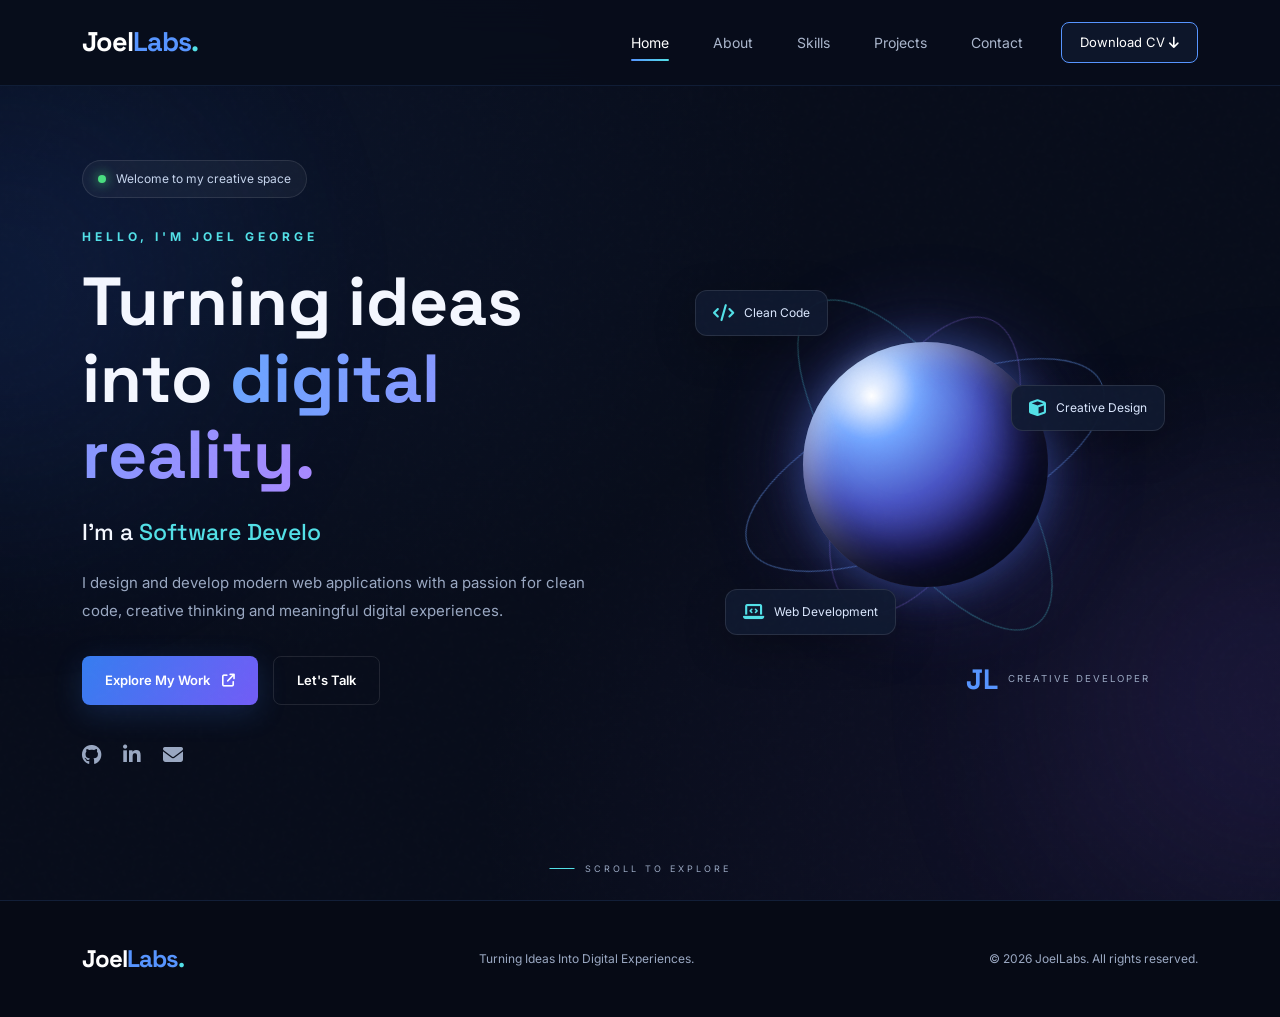
==== index.html @ 46082215 "initial commit" ====
<!DOCTYPE html>
<html lang="en">
<head>
    <meta charset="UTF-8">
    <meta name="viewport" content="width=device-width, initial-scale=1.0">
    <title>JoelLabs | Home</title>

    <link href="https://cdn.jsdelivr.net/npm/bootstrap@5.3.3/dist/css/bootstrap.min.css" rel="stylesheet">

    <link rel="stylesheet" href="https://cdnjs.cloudflare.com/ajax/libs/font-awesome/6.7.2/css/all.min.css">

    <link href="https://fonts.googleapis.com/css2?family=Space+Grotesk:wght@400;500;600;700&family=Inter:wght@400;500;600;700&display=swap" rel="stylesheet">

    <link rel="stylesheet" href="Assets/css/style.css">
</head>
<body>

<div class="background-glow glow-one"></div>
<div class="background-glow glow-two"></div>
<div class="noise-overlay"></div>

<!-- NAVBAR -->
<nav class="navbar navbar-expand-lg fixed-top navbar-custom">
    <div class="container">

        <a class="navbar-brand" href="index.html">Joel<span>Labs</span><b>.</b></a>

        <button class="navbar-toggler" type="button" data-bs-toggle="collapse" data-bs-target="#navbarMenu" aria-label="Toggle navigation">
            <i class="fas fa-bars"></i>
        </button>

        <div class="collapse navbar-collapse" id="navbarMenu">
            <ul class="navbar-nav ms-auto align-items-lg-center">
                <li class="nav-item"><a class="nav-link active" href="index.html">Home</a></li>
                <li class="nav-item"><a class="nav-link" href="about.html">About</a></li>
                <li class="nav-item"><a class="nav-link" href="skills.html">Skills</a></li>
                <li class="nav-item"><a class="nav-link" href="projects.html">Projects</a></li>
                <li class="nav-item"><a class="nav-link" href="contact.html">Contact</a></li>
                <li class="nav-item ms-lg-3">
                    <a href="Assets/documents/Joel-George-Resume.pdf" class="nav-button" target="_blank">
                        Download CV <i class="fas fa-arrow-down"></i>
                    </a>
                </li>
            </ul>
        </div>
    </div>
</nav>

<!-- HOME HERO -->
<section id="home" class="hero-section">
    <div class="container">
        <div class="row align-items-center">

            <div class="col-lg-6 hero-content">

                <div class="availability">
                    <span class="status-dot"></span>
                    Welcome to my creative space
                </div>

                <p class="hero-small-title">HELLO, I'M JOEL GEORGE</p>

                <h1>
                    Turning ideas into
                    <span class="gradient-text">digital reality.</span>
                </h1>

                <h3 class="hero-role">
                    I'm a <span id="typing-text">Software Developer</span>
                </h3>

                <p class="hero-description">
                    I design and develop modern web applications
                    with a passion for clean code, creative thinking
                    and meaningful digital experiences.
                </p>

                <div class="hero-actions">
                    <a href="projects.html" class="primary-button">
                        Explore My Work
                        <i class="fas fa-arrow-up-right-from-square"></i>
                    </a>

                    <a href="contact.html" class="secondary-button">
                        Let's Talk
                    </a>
                </div>

                <div class="social-links">
                    <a href="#" aria-label="GitHub"><i class="fab fa-github"></i></a>
                    <a href="#" aria-label="LinkedIn"><i class="fab fa-linkedin-in"></i></a>
                    <a href="mailto:your.email@example.com" aria-label="Email"><i class="fas fa-envelope"></i></a>
                </div>

            </div>

            <!-- 3D VISUAL -->
            <div class="col-lg-6 visual-column">
                <div class="scene" id="scene">

                    <div class="orbit orbit-one"></div>
                    <div class="orbit orbit-two"></div>
                    <div class="orbit orbit-three"></div>

                    <div class="floating-sphere" id="sphere">
                        <div class="sphere-highlight"></div>
                    </div>

                    <div class="floating-card card-code">
                        <i class="fas fa-code"></i>
                        <span>Clean Code</span>
                    </div>

                    <div class="floating-card card-design">
                        <i class="fas fa-cube"></i>
                        <span>Creative Design</span>
                    </div>

                    <div class="floating-card card-tech">
                        <i class="fas fa-laptop-code"></i>
                        <span>Web Development</span>
                    </div>

                    <div class="scene-label">
                        <span>JL</span>
                        <small>CREATIVE DEVELOPER</small>
                    </div>

                </div>
            </div>

        </div>
    </div>

    <div class="scroll-indicator">
        <span></span>
        SCROLL TO EXPLORE
    </div>
</section>

<!-- FOOTER -->
<footer class="footer">
    <div class="container">
        <div class="d-flex flex-wrap justify-content-between align-items-center gap-3">
            <a class="navbar-brand" href="index.html">Joel<span>Labs</span><b>.</b></a>
            <p>Turning Ideas Into Digital Experiences.</p>
            <p>© <span id="current-year"></span> JoelLabs. All rights reserved.</p>
        </div>
    </div>
</footer>

<script src="https://cdn.jsdelivr.net/npm/bootstrap@5.3.3/dist/js/bootstrap.bundle.min.js"></script>
<script src="Assets/javascript/script.js"></script>

</body>
</html>
---- Assets/css/style.css ----
/* =========================================
   JOELLABS - CREATIVE 3D PORTFOLIO
========================================= */

:root {
    --bg: #080d1b;
    --bg-light: #101a30;
    --card: rgba(255,255,255,0.045);
    --blue: #5795ff;
    --cyan: #53e0e7;
    --purple: #a77bff;
    --white: #f4f7ff;
    --muted: #9aa8c2;
    --border: rgba(255,255,255,0.10);
}

/* GENERAL */

* {
    margin: 0;
    padding: 0;
    box-sizing: border-box;
    scroll-behavior: smooth;
}

body {
    background: var(--bg);
    color: var(--white);
    font-family: 'Inter', sans-serif;
    overflow-x: hidden;
}

h1, h2, h3, h4, .navbar-brand {
    font-family: 'Space Grotesk', sans-serif;
}

a {
    text-decoration: none;
    color: inherit;
}

::selection {
    background: var(--blue);
    color: white;
}


/* BACKGROUND EFFECTS */

.background-glow {
    position: fixed;
    width: 400px;
    height: 400px;
    border-radius: 50%;
    filter: blur(120px);
    opacity: .12;
    pointer-events: none;
    z-index: -1;
}

.glow-one {
    background: #2563eb;
    top: 10%;
    left: -200px;
}

.glow-two {
    background: #8b5cf6;
    right: -200px;
    top: 55%;
}

.noise-overlay {
    position: fixed;
    inset: 0;
    opacity: .025;
    pointer-events: none;
    z-index: 10;
    background-image: url("data:image/svg+xml,%3Csvg viewBox='0 0 180 180' xmlns='http://www.w3.org/2000/svg'%3E%3Cfilter id='n'%3E%3CfeTurbulence type='fractalNoise' baseFrequency='.9' numOctaves='3' stitchTiles='stitch'/%3E%3C/filter%3E%3Crect width='100%25' height='100%25' filter='url(%23n)' opacity='.5'/%3E%3C/svg%3E");
}


/* NAVBAR */

.navbar-custom {
    background: rgba(8,13,27,.85);
    backdrop-filter: blur(18px);
    border-bottom: 1px solid var(--border);
    padding: 20px 0;
}

.navbar-brand {
    font-size: 27px;
    font-weight: 700;
    color: white;
}

.navbar-brand span {
    color: var(--blue);
}

.navbar-brand b {
    color: var(--cyan);
}

.nav-link {
    color: var(--muted);
    font-size: 14px;
    margin: 0 10px;
    transition: .3s;
}

.nav-link:hover,
.nav-link.active {
    color: var(--blue);
}

.nav-button {
    display: inline-block;
    padding: 10px 18px;
    border: 1px solid var(--blue);
    border-radius: 7px;
    color: white;
    font-size: 13px;
    transition: .3s;
}

.nav-button:hover {
    background: var(--blue);
    color: white;
    box-shadow: 0 0 25px #5795ff50;
}

.navbar-toggler {
    color: white;
    border: 1px solid var(--border);
}

.navbar-toggler:focus {
    box-shadow: none;
}

.navbar-toggler i {
    font-size: 22px;
}


/* HERO SECTION */

.hero-section {
    min-height: 100vh;
    display: flex;
    align-items: center;
    position: relative;
    padding: 130px 0 100px;
}

.hero-content {
    position: relative;
    z-index: 2;
}

.availability {
    display: inline-flex;
    align-items: center;
    gap: 10px;
    padding: 9px 15px;
    background: var(--card);
    border: 1px solid var(--border);
    border-radius: 50px;
    font-size: 12px;
    color: #c7d6ee;
    margin-bottom: 30px;
}

.status-dot {
    width: 8px;
    height: 8px;
    border-radius: 50%;
    background: #4ade80;
    box-shadow: 0 0 12px #4ade80;
}

.hero-small-title {
    color: var(--cyan);
    letter-spacing: 4px;
    font-size: 12px;
    font-weight: 700;
}

.hero-content h1 {
    font-size: clamp(43px, 5.5vw, 68px);
    line-height: 1.13;
    font-weight: 700;
    margin: 18px 0;
    max-width: 650px;
}

.gradient-text {
    background: linear-gradient(
        100deg,
        #69a5ff,
        #a88aff,
        #56e1e4
    );
    background-size: 200% auto;
    background-clip: text;
    -webkit-background-clip: text;
    color: transparent;
    animation: gradientMove 5s linear infinite;
}

@keyframes gradientMove {
    to {
        background-position: 200% center;
    }
}

.hero-role {
    font-size: 23px;
    margin-top: 25px;
}

.hero-role span {
    color: var(--cyan);
}

.hero-description {
    color: var(--muted);
    line-height: 1.9;
    font-size: 15px;
    max-width: 540px;
    margin: 22px 0 30px;
}

.hero-actions {
    display: flex;
    gap: 15px;
    flex-wrap: wrap;
}

.primary-button,
.secondary-button {
    display: inline-flex;
    align-items: center;
    justify-content: center;
    gap: 12px;
    padding: 14px 23px;
    border-radius: 8px;
    font-size: 13px;
    font-weight: 600;
    transition: .3s;
}

.primary-button {
    background: linear-gradient(120deg, #367df0, #725cf6);
    color: white;
    box-shadow: 0 8px 30px #3b82f630;
}

.primary-button:hover {
    color: white;
    transform: translateY(-4px);
    box-shadow: 0 12px 35px #3b82f660;
}

.secondary-button {
    border: 1px solid var(--border);
    color: white;
}

.secondary-button:hover {
    border-color: var(--cyan);
    color: var(--cyan);
}

.social-links {
    display: flex;
    gap: 22px;
    margin-top: 35px;
}

.social-links a {
    color: var(--muted);
    font-size: 20px;
    transition: .3s;
}

.social-links a:hover {
    color: var(--cyan);
    transform: translateY(-4px);
}


/* 3D SCENE */

.visual-column {
    display: flex;
    justify-content: center;
    align-items: center;
    perspective: 1100px;
}

.scene {
    width: 470px;
    height: 470px;
    max-width: 100%;
    position: relative;
    display: flex;
    align-items: center;
    justify-content: center;
    transform-style: preserve-3d;
    transition: transform .2s ease-out;
}


/* FLOATING SPHERE */

.floating-sphere {
    width: 245px;
    height: 245px;
    border-radius: 50%;
    position: relative;
    z-index: 2;

    background:
        radial-gradient(circle at 28% 22%,
            #ffffff 0%,
            #c7dcff 5%,
            #72a6ff 17%,
            #4a55c5 42%,
            #211a66 70%,
            #090d26 100%);

    box-shadow:
        inset -25px -30px 50px #050817,
        inset 12px 10px 30px #ffffff80,
        0 0 40px #528bff60,
        0 0 100px #735bff45;

    animation: sphereFloat 6s ease-in-out infinite;
}

.sphere-highlight {
    position: absolute;
    width: 65px;
    height: 35px;
    top: 30px;
    left: 40px;
    border-radius: 50%;
    background: #ffffffa0;
    filter: blur(15px);
    transform: rotate(-35deg);
}

@keyframes sphereFloat {
    0%, 100% {
        transform: translateY(0) rotate(0deg);
    }

    50% {
        transform: translateY(-20px) rotate(8deg);
    }
}


/* ORBIT RINGS */

.orbit {
    position: absolute;
    width: 390px;
    height: 150px;
    border: 1px solid rgba(111,165,255,.5);
    border-radius: 50%;
    z-index: 1;
}

.orbit-one {
    transform: rotate(-25deg);
}

.orbit-two {
    transform: rotate(55deg);
    border-color: rgba(83,224,231,.35);
}

.orbit-three {
    transform: rotate(115deg);
    width: 320px;
    border-color: rgba(167,123,255,.3);
}


/* FLOATING CARDS */

.floating-card {
    position: absolute;
    z-index: 4;
    display: flex;
    align-items: center;
    gap: 10px;
    padding: 13px 17px;
    border: 1px solid var(--border);
    background: rgba(17,27,49,.88);
    backdrop-filter: blur(15px);
    border-radius: 12px;
    font-size: 12px;
    color: #dce8ff;
    box-shadow: 0 12px 40px #00000040;
    animation: cardFloat 5s ease-in-out infinite;
}

.floating-card i {
    color: var(--cyan);
    font-size: 17px;
}

.card-code {
    top: 60px;
    left: 5px;
}

.card-design {
    right: -5px;
    top: 155px;
    animation-delay: 1s;
}

.card-tech {
    bottom: 65px;
    left: 35px;
    animation-delay: 2s;
}

@keyframes cardFloat {
    0%, 100% {
        transform: translateY(0);
    }

    50% {
        transform: translateY(-13px);
    }
}

.scene-label {
    position: absolute;
    bottom: 0;
    right: 10px;
    z-index: 4;
    display: flex;
    align-items: center;
    gap: 10px;
    color: var(--muted);
    font-size: 11px;
}

.scene-label span {
    font-size: 28px;
    font-family: 'Space Grotesk';
    font-weight: 700;
    color: var(--blue);
}

.scene-label small {
    letter-spacing: 2px;
}


/* SCROLL INDICATOR */

.scroll-indicator {
    position: absolute;
    bottom: 25px;
    left: 50%;
    transform: translateX(-50%);
    display: flex;
    gap: 10px;
    align-items: center;
    color: var(--muted);
    font-size: 9px;
    letter-spacing: 3px;
}

.scroll-indicator span {
    width: 25px;
    height: 1px;
    background: var(--cyan);
}


/* GENERAL SECTIONS */

.section-space {
    padding: 110px 0;
    position: relative;
}

.section-title {
    margin-bottom: 55px;
}

.section-title > span {
    color: var(--cyan);
    font-size: 11px;
    letter-spacing: 3px;
    font-weight: 700;
}

.section-title h2 {
    font-size: clamp(32px, 4vw, 45px);
    font-weight: 700;
    margin-top: 15px;
}

.section-title em {
    color: var(--blue);
    font-style: normal;
}


/* ABOUT */

.about-visual {
    position: relative;
    max-width: 350px;
    margin: auto;
    perspective: 800px;
}

.about-frame {
    position: relative;
    padding: 12px;
    background: linear-gradient(140deg, #5795ff, #a77bff);
    border-radius: 20px;
    transform: rotateY(-8deg) rotateX(3deg);
    box-shadow: 15px 20px 60px #00000070;
    z-index: 2;
}

.about-frame img {
    width: 100%;
    height: 350px;
    object-fit: cover;
    border-radius: 13px;
}

.about-placeholder {
    display: none;
    height: 350px;
    border-radius: 13px;
    background: var(--bg-light);
    align-items: center;
    justify-content: center;
    font-size: 100px;
    color: var(--blue);
}

.about-decoration {
    position: absolute;
    width: 100%;
    height: 100%;
    top: 22px;
    left: 22px;
    border: 1px solid var(--cyan);
    border-radius: 20px;
    z-index: 1;
}

#about h3 {
    font-size: 29px;
    line-height: 1.5;
    margin-bottom: 22px;
}

#about p {
    color: var(--muted);
    font-size: 14px;
    line-height: 1.9;
}

.about-details {
    display: grid;
    grid-template-columns: 1fr 1fr;
    gap: 20px;
    margin: 28px 0;
}

.about-details div {
    display: flex;
    flex-direction: column;
    gap: 8px;
}

.about-details span {
    color: var(--cyan);
    font-size: 11px;
    letter-spacing: 1px;
}

.about-details strong {
    font-size: 13px;
}

.text-link {
    color: var(--cyan);
    font-size: 13px;
    font-weight: 600;
}

.text-link:hover {
    color: var(--blue);
}


/* SKILLS */

.skills-section {
    background: linear-gradient(
        180deg,
        rgba(18,29,52,.65),
        rgba(8,13,27,.5)
    );
}

.glass-card {
    background: var(--card);
    border: 1px solid var(--border);
    padding: 30px;
    border-radius: 15px;
    height: 100%;
    backdrop-filter: blur(12px);
    transition: .4s;
}

.glass-card:hover {
    transform: translateY(-10px) rotateX(3deg);
    border-color: var(--blue);
    box-shadow: 0 15px 40px #367df020;
}

.skill-icon {
    width: 52px;
    height: 52px;
    display: grid;
    place-items: center;
    border-radius: 12px;
    background: linear-gradient(135deg, #367df030, #a77bff30);
    color: var(--cyan);
    font-size: 22px;
    margin-bottom: 22px;
}

.glass-card h4 {
    font-size: 18px;
}

.glass-card p {
    color: var(--muted);
    font-size: 13px;
    line-height: 1.8;
    margin: 12px 0 0;
}


/* PROJECTS */

.project-card {
    height: 100%;
    background: var(--card);
    border: 1px solid var(--border);
    border-radius: 16px;
    overflow: hidden;
    transition: .4s;
}

.project-card:hover {
    transform: translateY(-10px);
    border-color: var(--blue);
    box-shadow: 0 20px 45px #00000050;
}

.project-preview {
    height: 180px;
    display: grid;
    place-items: center;
    font-size: 55px;
    position: relative;
    overflow: hidden;
}

.project-preview i {
    position: relative;
    z-index: 1;
    filter: drop-shadow(0 10px 15px #00000050);
    transition: .4s;
}

.project-card:hover .project-preview i {
    transform: scale(1.2) rotate(-8deg);
}

.preview-one {
    background: radial-gradient(circle at 50% 50%, #3c83dc, #14265a 70%);
}

.preview-two {
    background: radial-gradient(circle at 50% 50%, #8454d5, #271b57 70%);
}

.preview-three {
    background: radial-gradient(circle at 50% 50%, #17a7ac, #104451 70%);
}

.project-content {
    padding: 25px;
}

.project-number {
    font-size: 10px;
    letter-spacing: 2px;
    color: var(--cyan);
}

.project-content h4 {
    font-size: 19px;
    margin: 15px 0;
}

.project-content p {
    color: var(--muted);
    font-size: 13px;
    line-height: 1.8;
    min-height: 65px;
}

.project-tags {
    display: flex;
    flex-wrap: wrap;
    gap: 8px;
    margin: 20px 0;
}

.project-tags span {
    background: #5795ff20;
    color: #9ac0ff;
    border-radius: 5px;
    padding: 6px 10px;
    font-size: 11px;
}


/* CONTACT */

.contact-section {
    padding-bottom: 120px;
}

.contact-card {
    text-align: center;
    padding: 80px 20px;
    border: 1px solid var(--border);
    border-radius: 25px;
    background:
        radial-gradient(circle at 50% 0%, #4b6eb330, transparent 65%),
        var(--card);
    box-shadow: 0 20px 80px #00000030;
}

.contact-card > span {
    color: var(--cyan);
    letter-spacing: 3px;
    font-size: 11px;
}

.contact-card h2 {
    font-size: clamp(30px, 5vw, 48px);
    font-weight: 700;
    margin-top: 18px;
}

.contact-card p {
    max-width: 500px;
    margin: 22px auto 30px;
    color: var(--muted);
    line-height: 1.8;
}


/* FOOTER */

.footer {
    padding: 35px 0;
    border-top: 1px solid var(--border);
    background: #060a15;
}

.footer p {
    margin: 0;
    color: var(--muted);
    font-size: 12px;
}


/* TABLET AND MOBILE */

@media (max-width: 991px) {

    .navbar-collapse {
        padding: 20px 0;
        background: #101a30;
    }

    .nav-link {
        padding: 10px 15px;
    }

    .hero-section {
        text-align: center;
        padding-top: 145px;
    }

    .hero-content h1,
    .hero-description {
        margin-left: auto;
        margin-right: auto;
    }

    .hero-actions,
    .social-links {
        justify-content: center;
    }

    .visual-column {
        margin-top: 50px;
    }

    .scene {
        width: 420px;
        height: 420px;
        max-width: 100%;
    }

}


@media (max-width: 576px) {

    .section-space {
        padding: 75px 0;
    }

    .hero-content h1 {
        font-size: 42px;
    }

    .hero-role {
        font-size: 18px;
    }

    .scene {
        height: 340px;
        transform: scale(.85);
        transform-origin: center;
    }

    .floating-sphere {
        width: 190px;
        height: 190px;
    }

    .orbit {
        width: 300px;
        height: 115px;
    }

    .floating-card {
        font-size: 10px;
        padding: 9px 11px;
    }

    .card-code {
        left: 0;
    }

    .card-design {
        right: 0;
    }

    .card-tech {
        bottom: 35px;
    }

    .about-details {
        grid-template-columns: 1fr;
    }

    .footer .container > div {
        justify-content: center !important;
        text-align: center;
    }

}


/* ACCESSIBILITY */

@media (prefers-reduced-motion: reduce) {

    *,
    *::before,
    *::after {

        scroll-behavior: auto !important;

        animation-duration: 0.01ms !important;

        animation-iteration-count: 1 !important;

        transition-duration: 0.01ms !important;

    }

}


/* ==================================
   MULTI-PAGE PORTFOLIO STYLES
================================== */

/* INNER PAGES */

.inner-page {
    min-height: 85vh;
    padding-top: 150px;
}

.page-subtitle {
    color: var(--muted);
    font-size: 14px;
    margin-top: 18px;
    line-height: 1.8;
}

.about-text {
    color: var(--muted);
    font-size: 14px;
    line-height: 1.9;
}

/* ABOUT JOURNEY */

.journey-section {
    margin-top: 100px;
}

.journey-card {
    background: var(--card);
    border: 1px solid var(--border);
    border-left: 3px solid var(--blue);
    border-radius: 12px;
    padding: 25px;
    margin-bottom: 20px;
    transition: .3s;
}

.journey-card:hover {
    transform: translateX(8px);
    border-color: var(--cyan);
}

.journey-year {
    color: var(--cyan);
    font-size: 11px;
    letter-spacing: 2px;
}

.journey-card h4 {
    margin: 12px 0;
    font-size: 19px;
}

.journey-card p {
    color: var(--muted);
    font-size: 13px;
    margin-bottom: 0;
    line-height: 1.8;
}

/* SKILLS PAGE */

.skill-page-card {
    min-height: 270px;
}

.skill-list {
    display: flex;
    flex-wrap: wrap;
    gap: 8px;
    margin-top: 22px;
}

.skill-list span {
    padding: 7px 11px;
    font-size: 11px;
    color: #a8c9ff;
    background: rgba(87,149,255,.12);
    border: 1px solid rgba(87,149,255,.15);
    border-radius: 6px;
}

/* PROJECTS PAGE */

.project-card {
    display: flex;
    flex-direction: column;
}

.project-content {
    display: flex;
    flex-direction: column;
    flex: 1;
}

.project-content .text-link {
    margin-top: auto;
}

/* CONTACT PAGE */

.contact-info-card {
    min-height: 190px;
}

.contact-info-card p {
    color: var(--muted);
    font-size: 13px;
    line-height: 1.8;
}

.contact-message-card {
    height: 100%;
    min-height: 350px;
    display: flex;
    flex-direction: column;
    justify-content: center;
    align-items: center;
}

.contact-message-card h3 {
    font-size: 28px;
}

.contact-message-card p {
    max-width: 450px;
}

@media (max-width: 576px) {

    .inner-page {
        padding-top: 125px;
    }

    .journey-section {
        margin-top: 65px;
    }

    .contact-message-card {
        padding: 45px 20px;
    }

    .contact-message-card h3 {
        font-size: 23px;
    }

}


/* ==========================================
   JOELLABS - VISUAL DESIGN REFINEMENTS
========================================== */

/* 1. GLOBAL BACKGROUND */

body {
    background:
        radial-gradient(
            ellipse at 15% 20%,
            rgba(43, 88, 170, 0.10),
            transparent 40%
        ),
        radial-gradient(
            ellipse at 85% 80%,
            rgba(113, 65, 180, 0.08),
            transparent 40%
        ),
        #080d1b;
}

/* 2. NAVBAR REFINEMENT */

.navbar-custom {
    background: rgba(8, 13, 27, 0.94);
    border-bottom: 1px solid rgba(87,149,255,0.12);
    padding: 17px 0;
    transition: padding .3s, background .3s;
}

.navbar-brand {
    letter-spacing: -1px;
    transition: .3s;
}

.navbar-brand:hover {
    transform: scale(1.03);
}

.nav-link {
    color: #aab6cc !important;
    position: relative;
    padding: 10px 12px !important;
    transition: color .3s;
}

/* Navigation underline */

.nav-link::after {
    content: "";
    position: absolute;
    bottom: 2px;
    left: 12px;
    width: 0;
    height: 2px;
    background: linear-gradient(
        90deg,
        var(--blue),
        var(--cyan)
    );
    border-radius: 10px;
    transition: width .3s;
}

.nav-link:hover,
.nav-link.active {
    color: #ffffff !important;
}

.nav-link:hover::after,
.nav-link.active::after {
    width: calc(100% - 24px);
}

/* Download button */

.nav-button {
    border-radius: 8px;
    background: rgba(87,149,255,.07);
    transition: .3s;
}

.nav-button:hover {
    background: linear-gradient(
        120deg,
        #367df0,
        #725cf6
    );
    border-color: transparent;
    transform: translateY(-3px);
}


/* 3. PAGE HEADINGS */

.section-title {
    position: relative;
    margin-bottom: 60px;
}

.section-title > span {
    display: inline-block;
    padding: 8px 13px;
    background: rgba(83,224,231,.07);
    border: 1px solid rgba(83,224,231,.15);
    border-radius: 5px;
}

.section-title h2 {
    letter-spacing: -1.5px;
    margin-top: 22px;
}

.page-subtitle {
    max-width: 650px;
    font-size: 14px;
    color: #9aa8c2;
    line-height: 1.9;
}


/* 4. ABOUT IMAGE */

.about-visual {
    max-width: 370px;
}

.about-frame {
    padding: 10px;
    border-radius: 22px;
    background: linear-gradient(
        135deg,
        #5795ff,
        #8268ff,
        #53e0e7
    );
    box-shadow:
        0 20px 60px rgba(43,90,190,.20),
        0 0 30px rgba(87,149,255,.10);
}

.about-frame img {
    height: 390px;
    border-radius: 15px;
    object-position: center;
}

.about-placeholder {
    height: 390px;
}

.about-decoration {
    border-color: rgba(83,224,231,.65);
}

#about h3,
.inner-page h3 {
    letter-spacing: -.7px;
}

.about-details div {
    padding: 15px;
    border-left: 2px solid var(--blue);
    background: rgba(255,255,255,.025);
    border-radius: 0 8px 8px 0;
}

.about-details strong {
    line-height: 1.6;
}


/* 5. SKILL CARDS */

.glass-card {
    position: relative;
    overflow: hidden;
    background: linear-gradient(
        145deg,
        rgba(31,45,73,.65),
        rgba(17,25,44,.8)
    );
    border: 1px solid rgba(255,255,255,.08);
    border-radius: 17px;
    transition:
        transform .35s ease,
        border-color .35s ease,
        box-shadow .35s ease;
}

.glass-card::before {
    content: "";
    position: absolute;
    top: 0;
    left: -100%;
    width: 100%;
    height: 2px;
    background: linear-gradient(
        90deg,
        transparent,
        var(--cyan),
        var(--blue),
        transparent
    );
    transition: left .5s;
}

.glass-card:hover::before {
    left: 100%;
}

.glass-card:hover {
    transform: translateY(-8px);
    border-color: rgba(87,149,255,.45);
    box-shadow: 0 20px 45px rgba(0,0,0,.25);
}

.skill-icon {
    border: 1px solid rgba(83,224,231,.12);
    background: linear-gradient(
        135deg,
        rgba(87,149,255,.18),
        rgba(167,123,255,.16)
    );
    transition: .3s;
}

.glass-card:hover .skill-icon {
    transform: scale(1.08) rotate(-5deg);
    box-shadow: 0 0 20px rgba(83,224,231,.15);
}


/* 6. PROJECT CARDS */

.project-card {
    background: linear-gradient(
        145deg,
        #171f32,
        #111827
    );
    border: 1px solid rgba(255,255,255,.09);
    border-radius: 17px;
    transition: .4s ease;
}

.project-card:hover {
    transform: translateY(-9px);
    border-color: rgba(87,149,255,.5);
    box-shadow: 0 22px 50px rgba(0,0,0,.3);
}

.project-preview {
    position: relative;
    isolation: isolate;
}

.project-preview::after {
    content: "";
    position: absolute;
    inset: 0;
    background: linear-gradient(
        135deg,
        transparent,
        rgba(255,255,255,.09),
        transparent
    );
    opacity: 0;
    transition: .4s;
}

.project-card:hover .project-preview::after {
    opacity: 1;
}

.project-preview i {
    font-size: 60px;
    transition: .4s ease;
}

.project-card:hover .project-preview i {
    transform: scale(1.18) rotate(-7deg);
}

.project-content {
    padding: 27px;
}

.project-content h4 {
    line-height: 1.5;
    min-height: 55px;
}

.project-content p {
    line-height: 1.9;
    color: #a5b2ca;
}

.project-tags span {
    border: 1px solid rgba(87,149,255,.15);
    transition: .3s;
}

.project-tags span:hover {
    background: rgba(87,149,255,.25);
    color: white;
}


/* 7. JOURNEY TIMELINE */

.journey-card {
    position: relative;
    padding: 28px 30px;
    background: linear-gradient(
        120deg,
        rgba(87,149,255,.08),
        rgba(255,255,255,.025)
    );
    border: 1px solid var(--border);
    border-left: 3px solid var(--blue);
    transition: .3s;
}

.journey-card:hover {
    transform: translateX(7px);
    border-left-color: var(--cyan);
}


/* 8. CONTACT DESIGN */

.contact-info-card {
    background: linear-gradient(
        145deg,
        rgba(31,45,73,.7),
        rgba(17,25,44,.85)
    );
}

.contact-message-card {
    border: 1px solid rgba(87,149,255,.2);
    background:
        radial-gradient(
            circle at 50% 0%,
            rgba(87,149,255,.16),
            transparent 65%
        ),
        rgba(255,255,255,.035);
}

.contact-card h2,
.contact-card h3 {
    letter-spacing: -1px;
}


/* 9. FOOTER */

.footer {
    background: #060a15;
    border-top: 1px solid rgba(87,149,255,.15);
    padding: 40px 0;
}

.footer .navbar-brand {
    font-size: 24px;
}

.footer p {
    line-height: 1.8;
}


/* 10. SMOOTH PAGE REVEAL */

.reveal {
    opacity: 0;
    transform: translateY(25px);
    transition:
        opacity .7s ease,
        transform .7s ease;
}

.reveal.visible {
    opacity: 1;
    transform: translateY(0);
}


/* 11. BUTTON FOCUS */

a:focus-visible,
button:focus-visible {
    outline: 2px solid var(--cyan);
    outline-offset: 4px;
}


/* 12. RESPONSIVE DESIGN */

@media (max-width: 991px) {

    .navbar-collapse {
        background: #101a30;
        border: 1px solid var(--border);
        border-radius: 12px;
        margin-top: 15px;
        padding: 15px;
    }

    .nav-link::after {
        display: none;
    }

    .nav-link.active {
        color: var(--cyan) !important;
    }

    .section-title {
        margin-bottom: 40px;
    }

}

@media (max-width: 576px) {

    .about-frame img,
    .about-placeholder {
        height: 320px;
    }

    .project-content {
        padding: 22px;
    }

    .section-title h2 {
        letter-spacing: -1px;
    }

    .journey-card {
        padding: 22px;
    }

}

/* ACCESSIBILITY */

@media (prefers-reduced-motion: reduce) {

    .reveal {
        opacity: 1;
        transform: none;
        transition: none;
    }

    *,
    *::before,
    *::after {
        animation-duration: .01ms !important;
        transition-duration: .01ms !important;
    }

}


/* =====================================
   CONTACT PAGE LAYOUT FIX
===================================== */

.contact-section {
    padding-bottom: 90px;
}

.contact-section .row {
    align-items: stretch;
}

.contact-info-card {
    height: auto !important;
    min-height: 190px;
    margin-bottom: 20px;
    padding: 25px;
}

.contact-info-card:last-child {
    margin-bottom: 0;
}

.contact-message-card {
    height: 100%;
    min-height: 400px;
    padding: 45px;
}

.contact-info-card p {
    margin-bottom: 12px;
}

.contact-info-card .text-link {
    display: inline-block;
    margin-top: 5px;
}

.contact-section + .footer {
    position: relative;
    clear: both;
    margin-top: 0;
}

@media (max-width: 991px) {

    .contact-message-card {
        min-height: 300px;
    }

}

@media (max-width: 576px) {

    .contact-info-card {
        min-height: auto;
        padding: 22px;
    }

    .contact-message-card {
        min-height: 280px;
        padding: 30px 20px;
    }

}
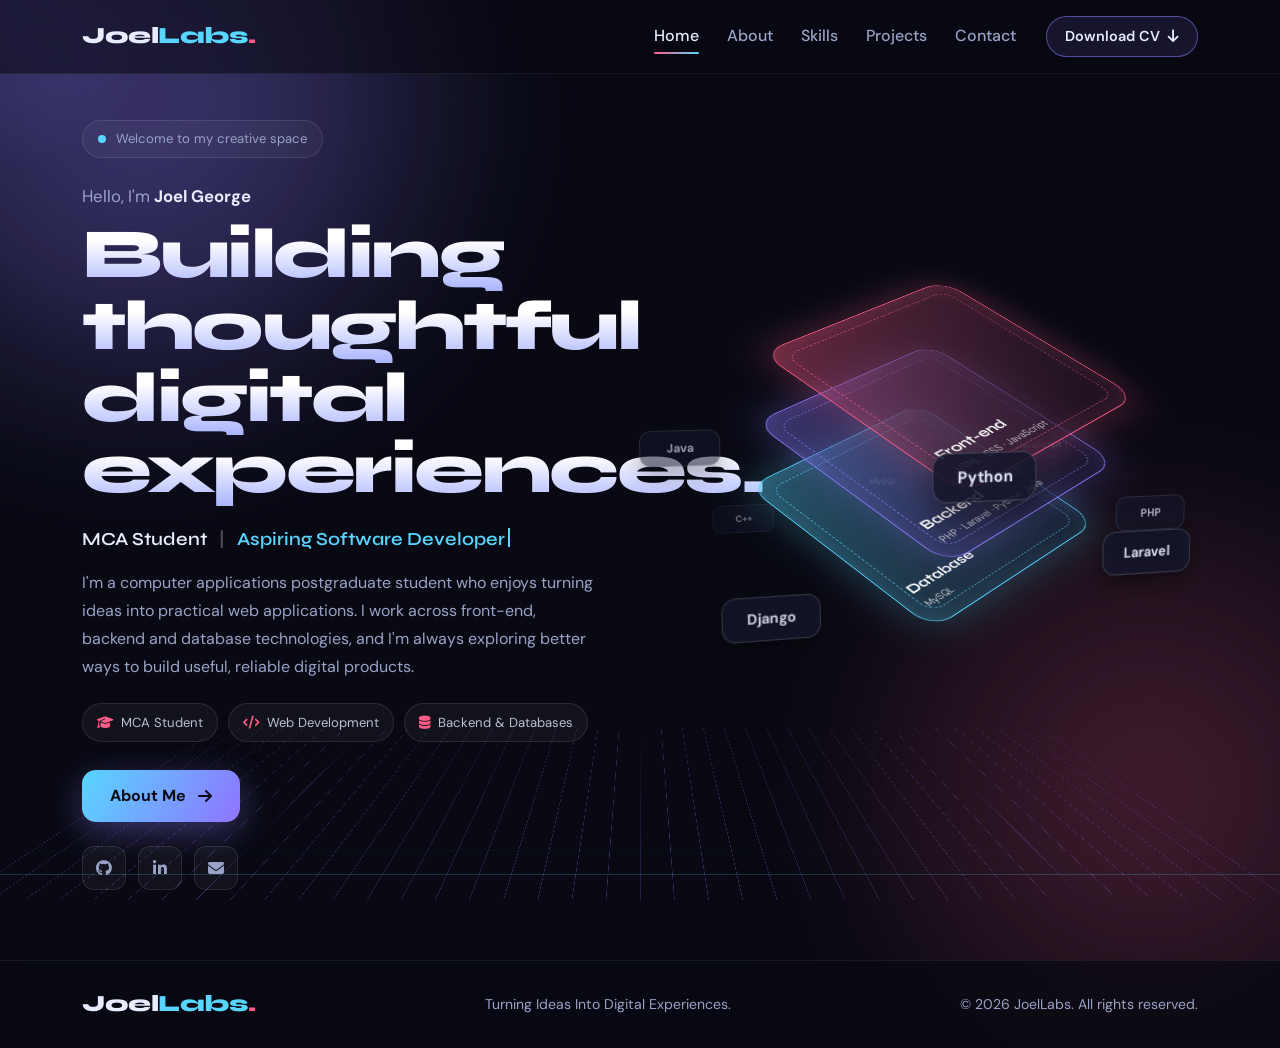
==== commit 59d5aef9: "Update portfolio" ====
--- a/index.html
+++ b/index.html
@@ -1,157 +1,314 @@
-
 <!DOCTYPE html>
 <html lang="en">
 <head>
-    <meta charset="UTF-8">
-    <meta name="viewport" content="width=device-width, initial-scale=1.0">
-    <title>JoelLabs | Home</title>
-
-    <link href="https://cdn.jsdelivr.net/npm/bootstrap@5.3.3/dist/css/bootstrap.min.css" rel="stylesheet">
-
-    <link rel="stylesheet" href="https://cdnjs.cloudflare.com/ajax/libs/font-awesome/6.7.2/css/all.min.css">
-
-    <link href="https://fonts.googleapis.com/css2?family=Space+Grotesk:wght@400;500;600;700&family=Inter:wght@400;500;600;700&display=swap" rel="stylesheet">
-
-    <link rel="stylesheet" href="Assets/css/style.css">
+<meta charset="UTF-8">
+<meta name="viewport" content="width=device-width, initial-scale=1.0">
+<title>JoelLabs | Home</title>
+
+<link href="https://cdn.jsdelivr.net/npm/bootstrap@5.3.3/dist/css/bootstrap.min.css" rel="stylesheet">
+<link rel="stylesheet" href="https://cdnjs.cloudflare.com/ajax/libs/font-awesome/6.7.2/css/all.min.css">
+<link href="https://fonts.googleapis.com/css2?family=Syne:wght@600;700;800&family=DM+Sans:wght@400;500;700&display=swap" rel="stylesheet">
+
+<style>
+:root{
+  --ink:#080912; --panel:#12142a; --text:#e8ecff; --mute:#9aa3c7;
+  --cyan:#58d6ff; --rose:#ff5c8a; --violet:#8b7bff;
+  --display:'Syne','Segoe UI',sans-serif; --body:'DM Sans','Segoe UI',sans-serif;
+}
+*{box-sizing:border-box}
+html{scroll-behavior:smooth}
+body{
+  margin:0; background:var(--ink); color:var(--text); font-family:var(--body);
+  overflow-x:hidden; min-height:100vh;
+}
+a{text-decoration:none}
+:focus-visible{outline:2px solid var(--cyan); outline-offset:3px; border-radius:6px}
+
+/* ---------- Background: moving 3D grid floor + glows + cursor light ---------- */
+.bg-glow{position:fixed; border-radius:50%; filter:blur(110px); opacity:.35; z-index:0; pointer-events:none}
+.bg-glow.one{width:520px; height:520px; background:var(--violet); top:-160px; left:-120px}
+.bg-glow.two{width:460px; height:460px; background:var(--rose); bottom:-120px; right:-100px; opacity:.22}
+.floor-wrap{position:fixed; left:0; right:0; bottom:0; height:62vh; perspective:520px; z-index:0; pointer-events:none;
+  -webkit-mask-image:linear-gradient(to top,#000 10%,transparent 92%); mask-image:linear-gradient(to top,#000 10%,transparent 92%)}
+.floor{position:absolute; left:-50%; width:200%; height:200%; bottom:-70%;
+  transform:rotateX(72deg); transform-origin:bottom;
+  background-image:
+    linear-gradient(rgba(88,214,255,.38) 1px,transparent 1px),
+    linear-gradient(90deg,rgba(139,123,255,.38) 1px,transparent 1px);
+  background-size:64px 64px; animation:floorMove 5s linear infinite}
+@keyframes floorMove{to{background-position:0 64px}}
+.cursor-light{position:fixed; width:380px; height:380px; margin:-190px 0 0 -190px; border-radius:50%;
+  background:radial-gradient(circle,rgba(139,123,255,.16),transparent 65%); z-index:0; pointer-events:none;
+  left:0; top:0; will-change:transform}
+
+/* ---------- Navbar ---------- */
+.navbar-custom{padding:14px 0; background:rgba(8,9,18,.55); backdrop-filter:blur(14px);
+  -webkit-backdrop-filter:blur(14px); border-bottom:1px solid rgba(255,255,255,.06); z-index:20}
+.navbar-brand{font-family:var(--display); font-weight:800; font-size:1.45rem; color:var(--text)!important; letter-spacing:-.02em}
+.navbar-brand span{color:var(--cyan)}
+.navbar-brand b{color:var(--rose)}
+.navbar-toggler{border:1px solid rgba(255,255,255,.18); color:var(--text); padding:7px 11px}
+.navbar-toggler:focus{box-shadow:0 0 0 2px var(--cyan)}
+.nav-link{color:var(--mute)!important; font-weight:500; padding:8px 14px!important; position:relative; transition:color .25s}
+.nav-link:hover,.nav-link.active{color:var(--text)!important}
+.nav-link.active::after{content:""; position:absolute; left:14px; right:14px; bottom:2px; height:2px;
+  background:linear-gradient(90deg,var(--rose),var(--cyan)); border-radius:2px}
+.nav-button{display:inline-flex; gap:8px; align-items:center; padding:9px 18px; border-radius:30px; color:var(--text);
+  border:1px solid rgba(139,123,255,.55); background:rgba(139,123,255,.12); font-weight:600; font-size:.9rem;
+  transition:transform .25s, background .25s, box-shadow .25s}
+.nav-button:hover{color:#fff; background:rgba(139,123,255,.3); transform:translateY(-2px); box-shadow:0 8px 24px rgba(139,123,255,.3)}
+@media(max-width:991px){
+  .navbar-collapse{margin-top:12px; padding:14px; border-radius:16px; background:rgba(18,20,42,.95); border:1px solid rgba(255,255,255,.08)}
+}
+
+/* ---------- Hero ---------- */
+.hero-section{position:relative; z-index:1; min-height:100vh; display:flex; align-items:center; padding:120px 0 70px}
+.availability{display:inline-flex; align-items:center; gap:10px; padding:8px 15px; border-radius:30px; font-size:.82rem;
+  color:var(--mute); border:1px solid rgba(255,255,255,.1); background:rgba(255,255,255,.04)}
+.status-dot{width:8px; height:8px; border-radius:50%; background:var(--cyan); box-shadow:0 0 0 0 rgba(88,214,255,.7); animation:pulse 2s infinite}
+@keyframes pulse{70%{box-shadow:0 0 0 10px rgba(88,214,255,0)} 100%{box-shadow:0 0 0 0 rgba(88,214,255,0)}}
+.hero-small-title{margin:26px 0 10px; font-size:1.05rem; color:var(--mute)}
+.hero-small-title b{color:var(--text); font-weight:700}
+
+h1.headline{font-family:var(--display); font-weight:800; font-size:clamp(2.5rem,5.6vw,4.4rem); line-height:1.02;
+  letter-spacing:-.035em; margin:0 0 22px; max-width:640px; perspective:700px}
+.headline .w{display:inline-block; transform-origin:50% 100%; opacity:0;
+  animation:wordIn .9s cubic-bezier(.2,.9,.25,1) forwards; animation-delay:calc(var(--i)*.11s + .15s);
+  background:linear-gradient(180deg,#fff 30%,#aab4ff 100%); -webkit-background-clip:text; background-clip:text; color:transparent}
+@keyframes wordIn{from{opacity:0; transform:rotateX(-95deg) translateY(26px)} to{opacity:1; transform:none}}
+
+.hero-role{font-family:var(--display); font-size:1.15rem; font-weight:600; color:var(--text); margin:0 0 18px}
+.role-divider{color:rgba(255,255,255,.3); margin:0 8px}
+#typing-text{color:var(--cyan)}
+#typing-text::after{content:""; display:inline-block; width:2px; height:1.05em; margin-left:3px; vertical-align:-2px; background:var(--cyan); animation:blink 1s steps(1) infinite}
+@keyframes blink{50%{opacity:0}}
+.hero-description{color:var(--mute); line-height:1.75; max-width:520px; margin-bottom:6px}
+
+.hero-quick-facts{display:flex; flex-wrap:wrap; gap:10px; margin:22px 0 4px}
+.hero-quick-facts span{display:inline-flex; align-items:center; gap:8px; padding:9px 14px; border-radius:30px; font-size:.82rem;
+  border:1px solid rgba(255,255,255,.1); background:rgba(255,255,255,.04); color:rgba(232,236,255,.8)}
+.hero-quick-facts i{color:var(--rose)}
+
+.hero-actions{margin:28px 0 24px}
+.primary-button{display:inline-flex; align-items:center; gap:12px; padding:14px 28px; border-radius:14px; font-weight:700; color:#0a0b16;
+  background:linear-gradient(120deg,var(--cyan),var(--violet) 55%,var(--rose)); background-size:180% 100%;
+  box-shadow:0 10px 34px rgba(139,123,255,.38); transition:background-position .5s, transform .25s, box-shadow .25s}
+.primary-button:hover{color:#0a0b16; background-position:100% 0; transform:translateY(-3px); box-shadow:0 16px 40px rgba(255,92,138,.35)}
+.primary-button i{transition:transform .25s}
+.primary-button:hover i{transform:translateX(5px)}
+
+.social-links{display:flex; gap:12px}
+.social-links a{width:44px; height:44px; display:grid; place-items:center; border-radius:12px; color:var(--mute);
+  border:1px solid rgba(255,255,255,.1); background:rgba(255,255,255,.04); transition:all .25s}
+.social-links a:hover{color:#fff; border-color:var(--cyan); transform:translateY(-4px) rotate(-6deg); box-shadow:0 10px 24px rgba(88,214,255,.25)}
+
+/* ---------- 3D stack scene (the one memorable thing) ---------- */
+.visual-column{display:flex; justify-content:center}
+.scene{position:relative; width:100%; max-width:520px; height:540px; perspective:1300px; touch-action:pan-y}
+.rig{position:absolute; inset:0; transform-style:preserve-3d; will-change:transform}
+.stack{position:absolute; left:50%; top:50%; width:250px; height:250px; margin:-125px 0 0 -125px;
+  transform-style:preserve-3d; transform:rotateX(58deg) rotateZ(-32deg)}
+.slab{position:absolute; inset:0; border-radius:26px; border:1px solid var(--c); transform-style:preserve-3d;
+  background:linear-gradient(135deg,color-mix(in srgb,var(--c) 38%,transparent),color-mix(in srgb,var(--c) 6%,rgba(10,11,24,.7)));
+  box-shadow:0 0 50px color-mix(in srgb,var(--c) 30%,transparent), inset 0 0 30px color-mix(in srgb,var(--c) 18%,transparent);
+  transform:translateZ(var(--z)); animation:bob 5s ease-in-out infinite; animation-delay:var(--d)}
+@keyframes bob{50%{transform:translateZ(calc(var(--z) + 26px))}}
+.slab .tag{position:absolute; left:18px; bottom:16px; font-family:var(--display); font-weight:700; font-size:1.02rem; color:#fff}
+.slab .tag small{display:block; font-family:var(--body); font-weight:400; font-size:.7rem; color:rgba(255,255,255,.7); margin-top:2px}
+.slab::before{content:""; position:absolute; inset:14px; border-radius:16px; border:1px dashed color-mix(in srgb,var(--c) 70%,transparent)}
+.s-db{--c:var(--cyan); --z:0px; --d:0s}
+.s-be{--c:var(--violet); --z:78px; --d:-1.2s}
+.s-fe{--c:var(--rose); --z:156px; --d:-2.4s}
+
+.chip{position:absolute; left:50%; top:50%; margin:-19px 0 0 -42px; width:84px; height:38px; display:grid; place-items:center;
+  font-size:.78rem; font-weight:700; border-radius:12px; color:var(--text); background:rgba(18,20,42,.85);
+  border:1px solid rgba(255,255,255,.16); box-shadow:0 8px 22px rgba(0,0,0,.45); will-change:transform,opacity}
+
+/* ---------- Footer ---------- */
+.footer{position:relative; z-index:1; padding:26px 0; border-top:1px solid rgba(255,255,255,.07); background:rgba(8,9,18,.7); backdrop-filter:blur(10px)}
+.footer p{margin:0; color:var(--mute); font-size:.88rem}
+
+@media(max-width:991px){
+  .scene{height:430px; margin-top:30px; transform:scale(.88)}
+  .hero-section{padding-top:110px}
+}
+@media(max-width:575px){
+  .scene{height:380px; transform:scale(.74); margin-top:0}
+  .hero-quick-facts span{font-size:.75rem; padding:8px 11px}
+}
+@media(prefers-reduced-motion:reduce){
+  *,*::before,*::after{animation-duration:.01ms!important; animation-iteration-count:1!important}
+  .headline .w{opacity:1}
+}
+</style>
 </head>
 <body>
 
-<div class="background-glow glow-one"></div>
-<div class="background-glow glow-two"></div>
-<div class="noise-overlay"></div>
+<div class="bg-glow one"></div>
+<div class="bg-glow two"></div>
+<div class="floor-wrap" aria-hidden="true"><div class="floor"></div></div>
+<div class="cursor-light" id="cursorLight" aria-hidden="true"></div>
 
 <!-- NAVBAR -->
 <nav class="navbar navbar-expand-lg fixed-top navbar-custom">
-    <div class="container">
-
-        <a class="navbar-brand" href="index.html">Joel<span>Labs</span><b>.</b></a>
-
-        <button class="navbar-toggler" type="button" data-bs-toggle="collapse" data-bs-target="#navbarMenu" aria-label="Toggle navigation">
-            <i class="fas fa-bars"></i>
-        </button>
-
-        <div class="collapse navbar-collapse" id="navbarMenu">
-            <ul class="navbar-nav ms-auto align-items-lg-center">
-                <li class="nav-item"><a class="nav-link active" href="index.html">Home</a></li>
-                <li class="nav-item"><a class="nav-link" href="about.html">About</a></li>
-                <li class="nav-item"><a class="nav-link" href="skills.html">Skills</a></li>
-                <li class="nav-item"><a class="nav-link" href="projects.html">Projects</a></li>
-                <li class="nav-item"><a class="nav-link" href="contact.html">Contact</a></li>
-                <li class="nav-item ms-lg-3">
-                    <a href="Assets/documents/Joel-George-Resume.pdf" class="nav-button" target="_blank">
-                        Download CV <i class="fas fa-arrow-down"></i>
-                    </a>
-                </li>
-            </ul>
-        </div>
+  <div class="container">
+    <a class="navbar-brand" href="index.html">Joel<span>Labs</span><b>.</b></a>
+    <button class="navbar-toggler" type="button" data-bs-toggle="collapse" data-bs-target="#navbarMenu" aria-label="Toggle navigation">
+      <i class="fas fa-bars"></i>
+    </button>
+    <div class="collapse navbar-collapse" id="navbarMenu">
+      <ul class="navbar-nav ms-auto align-items-lg-center">
+        <li class="nav-item"><a class="nav-link active" href="index.html">Home</a></li>
+        <li class="nav-item"><a class="nav-link" href="about.html">About</a></li>
+        <li class="nav-item"><a class="nav-link" href="skills.html">Skills</a></li>
+        <li class="nav-item"><a class="nav-link" href="projects.html">Projects</a></li>
+        <li class="nav-item"><a class="nav-link" href="contact.html">Contact</a></li>
+        <li class="nav-item ms-lg-3">
+          <a href="Assets/documents/Joel-George-Resume.pdf" class="nav-button" target="_blank" rel="noopener">
+            Download CV <i class="fas fa-arrow-down"></i>
+          </a>
+        </li>
+      </ul>
     </div>
+  </div>
 </nav>
 
 <!-- HOME HERO -->
 <section id="home" class="hero-section">
-    <div class="container">
-        <div class="row align-items-center">
-
-            <div class="col-lg-6 hero-content">
-
-                <div class="availability">
-                    <span class="status-dot"></span>
-                    Welcome to my creative space
-                </div>
-
-                <p class="hero-small-title">HELLO, I'M JOEL GEORGE</p>
-
-                <h1>
-                    Turning ideas into
-                    <span class="gradient-text">digital reality.</span>
-                </h1>
-
-                <h3 class="hero-role">
-                    I'm a <span id="typing-text">Software Developer</span>
-                </h3>
-
-                <p class="hero-description">
-                    I design and develop modern web applications
-                    with a passion for clean code, creative thinking
-                    and meaningful digital experiences.
-                </p>
-
-                <div class="hero-actions">
-                    <a href="projects.html" class="primary-button">
-                        Explore My Work
-                        <i class="fas fa-arrow-up-right-from-square"></i>
-                    </a>
-
-                    <a href="contact.html" class="secondary-button">
-                        Let's Talk
-                    </a>
-                </div>
-
-                <div class="social-links">
-                    <a href="#" aria-label="GitHub"><i class="fab fa-github"></i></a>
-                    <a href="#" aria-label="LinkedIn"><i class="fab fa-linkedin-in"></i></a>
-                    <a href="mailto:your.email@example.com" aria-label="Email"><i class="fas fa-envelope"></i></a>
-                </div>
-
+  <div class="container">
+    <div class="row align-items-center">
+
+      <div class="col-lg-6 hero-content">
+        <div class="availability"><span class="status-dot"></span> Welcome to my creative space</div>
+
+        <p class="hero-small-title">Hello, I'm <b>Joel George</b></p>
+
+        <h1 class="headline" aria-label="Building thoughtful digital experiences.">
+          <span class="w" style="--i:0">Building</span>
+          <span class="w" style="--i:1">thoughtful</span>
+          <span class="w" style="--i:2">digital</span>
+          <span class="w" style="--i:3">experiences.</span>
+        </h1>
+
+        <h3 class="hero-role">
+          MCA Student <span class="role-divider">|</span><span id="typing-text">Aspiring Software Developer</span>
+        </h3>
+
+        <p class="hero-description">
+          I'm a computer applications postgraduate student who enjoys turning ideas into practical web applications.
+          I work across front-end, backend and database technologies, and I'm always exploring better ways to build
+          useful, reliable digital products.
+        </p>
+
+        <div class="hero-quick-facts">
+          <span><i class="fas fa-graduation-cap"></i> MCA Student</span>
+          <span><i class="fas fa-code"></i> Web Development</span>
+          <span><i class="fas fa-database"></i> Backend &amp; Databases</span>
+        </div>
+
+        <div class="hero-actions">
+          <a href="about.html" class="primary-button">About Me <i class="fas fa-arrow-right"></i></a>
+        </div>
+
+        <div class="social-links">
+          <a href="https://github.com/joelgeorge605-wq" aria-label="GitHub profile" target="_blank" rel="noopener"><i class="fab fa-github"></i></a>
+          <a href="https://www.linkedin.com/in/joel-george-33613733a" aria-label="LinkedIn profile" target="_blank" rel="noopener"><i class="fab fa-linkedin-in"></i></a>
+          <a href="contact.html" aria-label="Contact details"><i class="fas fa-envelope"></i></a>
+        </div>
+      </div>
+
+      <!-- 3D STACK -->
+      <div class="col-lg-6 visual-column">
+        <div class="scene" id="scene" aria-hidden="true">
+          <div class="rig" id="rig">
+            <div class="stack">
+              <div class="slab s-db"><div class="tag">Database<small>MySQL</small></div></div>
+              <div class="slab s-be"><div class="tag">Backend<small>PHP · Laravel · Python · Java</small></div></div>
+              <div class="slab s-fe"><div class="tag">Front-end<small>HTML · CSS · JavaScript</small></div></div>
             </div>
-
-            <!-- 3D VISUAL -->
-            <div class="col-lg-6 visual-column">
-                <div class="scene" id="scene">
-
-                    <div class="orbit orbit-one"></div>
-                    <div class="orbit orbit-two"></div>
-                    <div class="orbit orbit-three"></div>
-
-                    <div class="floating-sphere" id="sphere">
-                        <div class="sphere-highlight"></div>
-                    </div>
-
-                    <div class="floating-card card-code">
-                        <i class="fas fa-code"></i>
-                        <span>Clean Code</span>
-                    </div>
-
-                    <div class="floating-card card-design">
-                        <i class="fas fa-cube"></i>
-                        <span>Creative Design</span>
-                    </div>
-
-                    <div class="floating-card card-tech">
-                        <i class="fas fa-laptop-code"></i>
-                        <span>Web Development</span>
-                    </div>
-
-                    <div class="scene-label">
-                        <span>JL</span>
-                        <small>CREATIVE DEVELOPER</small>
-                    </div>
-
-                </div>
-            </div>
-
+            <span class="chip">PHP</span>
+            <span class="chip">Laravel</span>
+            <span class="chip">Python</span>
+            <span class="chip">Django</span>
+            <span class="chip">Java</span>
+            <span class="chip">C++</span>
+            <span class="chip">MySQL</span>
+            <span class="chip">JavaScript</span>
+          </div>
         </div>
+      </div>
+
     </div>
-
-    <div class="scroll-indicator">
-        <span></span>
-        SCROLL TO EXPLORE
-    </div>
+  </div>
 </section>
 
 <!-- FOOTER -->
 <footer class="footer">
-    <div class="container">
-        <div class="d-flex flex-wrap justify-content-between align-items-center gap-3">
-            <a class="navbar-brand" href="index.html">Joel<span>Labs</span><b>.</b></a>
-            <p>Turning Ideas Into Digital Experiences.</p>
-            <p>© <span id="current-year"></span> JoelLabs. All rights reserved.</p>
-        </div>
+  <div class="container">
+    <div class="d-flex flex-wrap justify-content-between align-items-center gap-3">
+      <a class="navbar-brand" href="index.html">Joel<span>Labs</span><b>.</b></a>
+      <p>Turning Ideas Into Digital Experiences.</p>
+      <p>© <span id="current-year"></span> JoelLabs. All rights reserved.</p>
     </div>
+  </div>
 </footer>
 
 <script src="https://cdn.jsdelivr.net/npm/bootstrap@5.3.3/dist/js/bootstrap.bundle.min.js"></script>
-<script src="Assets/javascript/script.js"></script>
-
+<script>
+(function(){
+  var reduce = window.matchMedia('(prefers-reduced-motion: reduce)').matches;
+  document.getElementById('current-year').textContent = new Date().getFullYear();
+
+  /* Typing roles */
+  var roles = ['Aspiring Software Developer','Laravel & PHP Builder','Python & Django Learner','Full-stack Problem Solver'];
+  var el = document.getElementById('typing-text'), r = 0, c = 0, del = false;
+  el.textContent = ' ';
+  function type(){
+    var word = roles[r];
+    c += del ? -1 : 1;
+    el.textContent = ' ' + word.slice(0, c);
+    var wait = del ? 35 : 75;
+    if(!del && c === word.length){ del = true; wait = 1700; }
+    else if(del && c === 0){ del = false; r = (r + 1) % roles.length; wait = 350; }
+    setTimeout(type, wait);
+  }
+  if(reduce){ el.textContent = ' ' + roles[0]; } else { type(); }
+
+  /* Cursor light */
+  var light = document.getElementById('cursorLight');
+  window.addEventListener('pointermove', function(e){
+    light.style.transform = 'translate(' + e.clientX + 'px,' + e.clientY + 'px)';
+  }, {passive:true});
+
+  /* 3D rig: mouse tilt + orbiting chips in true 3D */
+  var scene = document.getElementById('scene'), rig = document.getElementById('rig');
+  var chips = Array.prototype.slice.call(rig.querySelectorAll('.chip'));
+  var tx = -8, ty = 18, cx = -8, cy = 18, t = 0;
+
+  scene.addEventListener('pointermove', function(e){
+    var b = scene.getBoundingClientRect();
+    var nx = (e.clientX - b.left) / b.width - .5, ny = (e.clientY - b.top) / b.height - .5;
+    ty = nx * 38; tx = -ny * 26;
+  });
+  scene.addEventListener('pointerleave', function(){ tx = -8; ty = 18; });
+
+  function frame(){
+    cx += (tx - cx) * .07; cy += (ty - cy) * .07;
+    rig.style.transform = 'rotateX(' + cx + 'deg) rotateY(' + cy + 'deg)';
+    var R = Math.min(scene.clientWidth * .46, 240);
+    chips.forEach(function(chip, i){
+      var a = t + i * (Math.PI * 2 / chips.length);
+      var x = Math.cos(a) * R, z = Math.sin(a) * R, y = Math.sin(a * 2 + i) * 70;
+      var depth = (z / R + 1) / 2;                 /* 0 far .. 1 near */
+      chip.style.transform = 'translate3d(' + x + 'px,' + y + 'px,' + z + 'px) scale(' + (.78 + depth * .3) + ')';
+      chip.style.opacity = (.35 + depth * .65).toFixed(2);
+      chip.style.zIndex = Math.round(depth * 10);
+    });
+    if(!reduce) t += .006;
+    requestAnimationFrame(frame);
+  }
+  frame();
+})();
+</script>
 </body>
 </html>
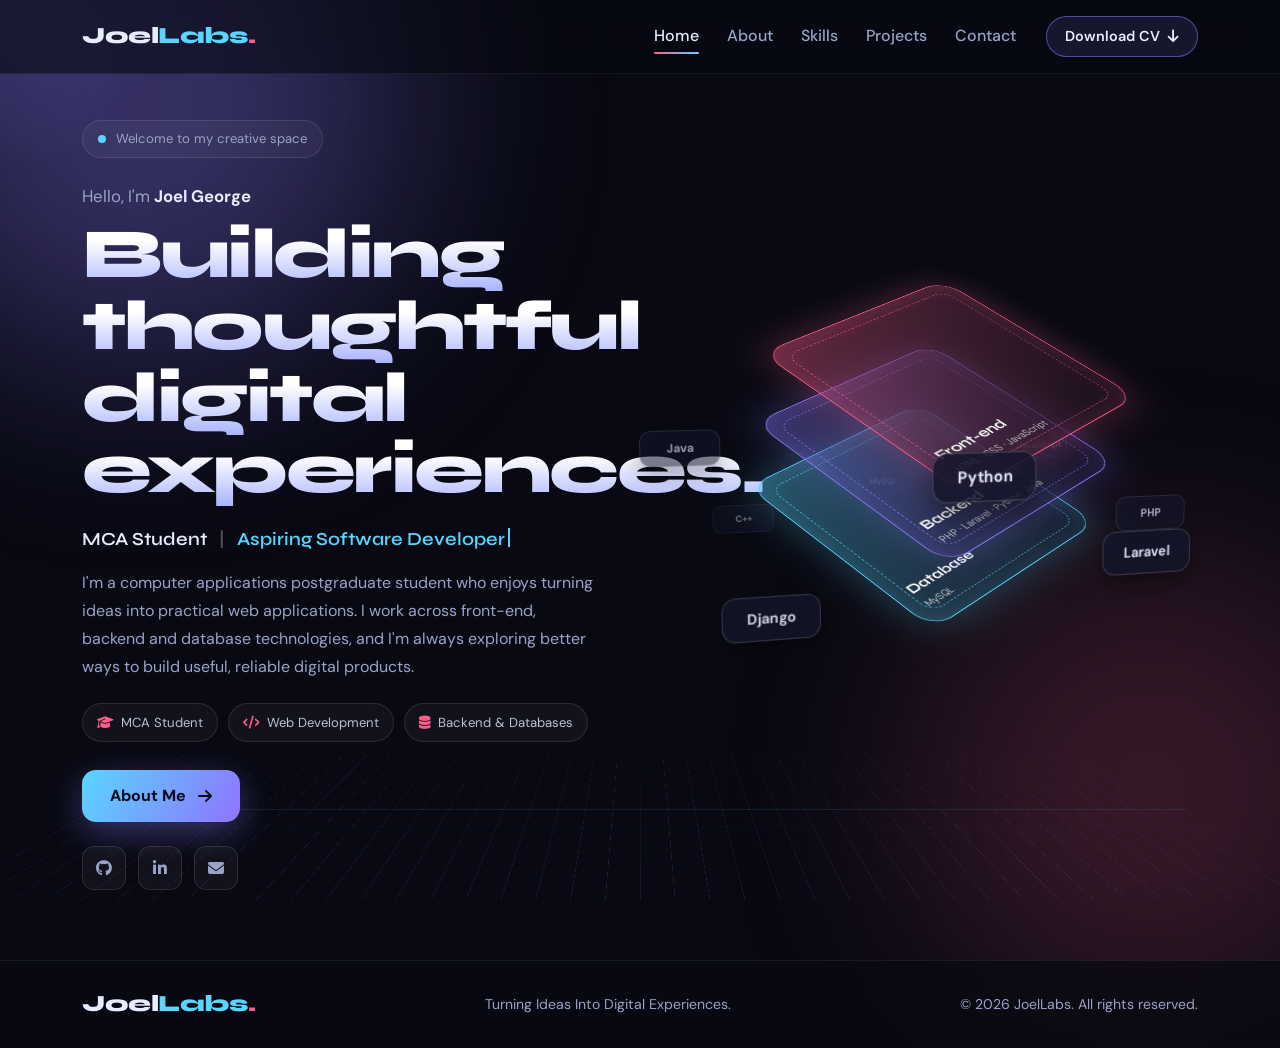
==== commit 5a11620c: "optimised" ====
--- a/index.html
+++ b/index.html
@@ -3,146 +3,143 @@
 <head>
 <meta charset="UTF-8">
 <meta name="viewport" content="width=device-width, initial-scale=1.0">
+<meta name="description" content="JoelLabs — Joel George's portfolio. MCA student, aspiring software developer specialising in PHP, Laravel, Python, Django and MySQL.">
+<meta property="og:title" content="JoelLabs | Home">
+<meta property="og:description" content="Building thoughtful digital experiences. MCA student & aspiring software developer.">
+<meta property="og:type" content="website">
+<meta name="theme-color" content="#080912">
 <title>JoelLabs | Home</title>
-
+<link rel="icon" href="data:image/svg+xml,<svg xmlns='http://www.w3.org/2000/svg' viewBox='0 0 100 100'><text y='.9em' font-size='90'>⚡</text></svg>">
+<link rel="canonical" href="index.html">
+
+<link rel="preconnect" href="https://fonts.googleapis.com">
+<link rel="preconnect" href="https://fonts.gstatic.com" crossorigin>
 <link href="https://cdn.jsdelivr.net/npm/bootstrap@5.3.3/dist/css/bootstrap.min.css" rel="stylesheet">
 <link rel="stylesheet" href="https://cdnjs.cloudflare.com/ajax/libs/font-awesome/6.7.2/css/all.min.css">
 <link href="https://fonts.googleapis.com/css2?family=Syne:wght@600;700;800&family=DM+Sans:wght@400;500;700&display=swap" rel="stylesheet">
+<link rel="stylesheet" href="Assets/css/style.css">
 
 <style>
-:root{
-  --ink:#080912; --panel:#12142a; --text:#e8ecff; --mute:#9aa3c7;
-  --cyan:#58d6ff; --rose:#ff5c8a; --violet:#8b7bff;
-  --display:'Syne','Segoe UI',sans-serif; --body:'DM Sans','Segoe UI',sans-serif;
-}
-*{box-sizing:border-box}
-html{scroll-behavior:smooth}
-body{
-  margin:0; background:var(--ink); color:var(--text); font-family:var(--body);
-  overflow-x:hidden; min-height:100vh;
-}
-a{text-decoration:none}
-:focus-visible{outline:2px solid var(--cyan); outline-offset:3px; border-radius:6px}
-
-/* ---------- Background: moving 3D grid floor + glows + cursor light ---------- */
-.bg-glow{position:fixed; border-radius:50%; filter:blur(110px); opacity:.35; z-index:0; pointer-events:none}
-.bg-glow.one{width:520px; height:520px; background:var(--violet); top:-160px; left:-120px}
-.bg-glow.two{width:460px; height:460px; background:var(--rose); bottom:-120px; right:-100px; opacity:.22}
-.floor-wrap{position:fixed; left:0; right:0; bottom:0; height:62vh; perspective:520px; z-index:0; pointer-events:none;
-  -webkit-mask-image:linear-gradient(to top,#000 10%,transparent 92%); mask-image:linear-gradient(to top,#000 10%,transparent 92%)}
-.floor{position:absolute; left:-50%; width:200%; height:200%; bottom:-70%;
-  transform:rotateX(72deg); transform-origin:bottom;
-  background-image:
-    linear-gradient(rgba(88,214,255,.38) 1px,transparent 1px),
-    linear-gradient(90deg,rgba(139,123,255,.38) 1px,transparent 1px);
-  background-size:64px 64px; animation:floorMove 5s linear infinite}
-@keyframes floorMove{to{background-position:0 64px}}
-.cursor-light{position:fixed; width:380px; height:380px; margin:-190px 0 0 -190px; border-radius:50%;
-  background:radial-gradient(circle,rgba(139,123,255,.16),transparent 65%); z-index:0; pointer-events:none;
-  left:0; top:0; will-change:transform}
-
-/* ---------- Navbar ---------- */
-.navbar-custom{padding:14px 0; background:rgba(8,9,18,.55); backdrop-filter:blur(14px);
-  -webkit-backdrop-filter:blur(14px); border-bottom:1px solid rgba(255,255,255,.06); z-index:20}
-.navbar-brand{font-family:var(--display); font-weight:800; font-size:1.45rem; color:var(--text)!important; letter-spacing:-.02em}
-.navbar-brand span{color:var(--cyan)}
-.navbar-brand b{color:var(--rose)}
-.navbar-toggler{border:1px solid rgba(255,255,255,.18); color:var(--text); padding:7px 11px}
-.navbar-toggler:focus{box-shadow:0 0 0 2px var(--cyan)}
-.nav-link{color:var(--mute)!important; font-weight:500; padding:8px 14px!important; position:relative; transition:color .25s}
-.nav-link:hover,.nav-link.active{color:var(--text)!important}
-.nav-link.active::after{content:""; position:absolute; left:14px; right:14px; bottom:2px; height:2px;
-  background:linear-gradient(90deg,var(--rose),var(--cyan)); border-radius:2px}
-.nav-button{display:inline-flex; gap:8px; align-items:center; padding:9px 18px; border-radius:30px; color:var(--text);
-  border:1px solid rgba(139,123,255,.55); background:rgba(139,123,255,.12); font-weight:600; font-size:.9rem;
-  transition:transform .25s, background .25s, box-shadow .25s}
-.nav-button:hover{color:#fff; background:rgba(139,123,255,.3); transform:translateY(-2px); box-shadow:0 8px 24px rgba(139,123,255,.3)}
-@media(max-width:991px){
-  .navbar-collapse{margin-top:12px; padding:14px; border-radius:16px; background:rgba(18,20,42,.95); border:1px solid rgba(255,255,255,.08)}
-}
-
-/* ---------- Hero ---------- */
-.hero-section{position:relative; z-index:1; min-height:100vh; display:flex; align-items:center; padding:120px 0 70px}
-.availability{display:inline-flex; align-items:center; gap:10px; padding:8px 15px; border-radius:30px; font-size:.82rem;
-  color:var(--mute); border:1px solid rgba(255,255,255,.1); background:rgba(255,255,255,.04)}
-.status-dot{width:8px; height:8px; border-radius:50%; background:var(--cyan); box-shadow:0 0 0 0 rgba(88,214,255,.7); animation:pulse 2s infinite}
-@keyframes pulse{70%{box-shadow:0 0 0 10px rgba(88,214,255,0)} 100%{box-shadow:0 0 0 0 rgba(88,214,255,0)}}
-.hero-small-title{margin:26px 0 10px; font-size:1.05rem; color:var(--mute)}
-.hero-small-title b{color:var(--text); font-weight:700}
-
-h1.headline{font-family:var(--display); font-weight:800; font-size:clamp(2.5rem,5.6vw,4.4rem); line-height:1.02;
-  letter-spacing:-.035em; margin:0 0 22px; max-width:640px; perspective:700px}
-.headline .w{display:inline-block; transform-origin:50% 100%; opacity:0;
-  animation:wordIn .9s cubic-bezier(.2,.9,.25,1) forwards; animation-delay:calc(var(--i)*.11s + .15s);
-  background:linear-gradient(180deg,#fff 30%,#aab4ff 100%); -webkit-background-clip:text; background-clip:text; color:transparent}
-@keyframes wordIn{from{opacity:0; transform:rotateX(-95deg) translateY(26px)} to{opacity:1; transform:none}}
-
-.hero-role{font-family:var(--display); font-size:1.15rem; font-weight:600; color:var(--text); margin:0 0 18px}
-.role-divider{color:rgba(255,255,255,.3); margin:0 8px}
-#typing-text{color:var(--cyan)}
-#typing-text::after{content:""; display:inline-block; width:2px; height:1.05em; margin-left:3px; vertical-align:-2px; background:var(--cyan); animation:blink 1s steps(1) infinite}
-@keyframes blink{50%{opacity:0}}
-.hero-description{color:var(--mute); line-height:1.75; max-width:520px; margin-bottom:6px}
-
-.hero-quick-facts{display:flex; flex-wrap:wrap; gap:10px; margin:22px 0 4px}
-.hero-quick-facts span{display:inline-flex; align-items:center; gap:8px; padding:9px 14px; border-radius:30px; font-size:.82rem;
-  border:1px solid rgba(255,255,255,.1); background:rgba(255,255,255,.04); color:rgba(232,236,255,.8)}
-.hero-quick-facts i{color:var(--rose)}
-
-.hero-actions{margin:28px 0 24px}
-.primary-button{display:inline-flex; align-items:center; gap:12px; padding:14px 28px; border-radius:14px; font-weight:700; color:#0a0b16;
-  background:linear-gradient(120deg,var(--cyan),var(--violet) 55%,var(--rose)); background-size:180% 100%;
-  box-shadow:0 10px 34px rgba(139,123,255,.38); transition:background-position .5s, transform .25s, box-shadow .25s}
-.primary-button:hover{color:#0a0b16; background-position:100% 0; transform:translateY(-3px); box-shadow:0 16px 40px rgba(255,92,138,.35)}
-.primary-button i{transition:transform .25s}
-.primary-button:hover i{transform:translateX(5px)}
-
-.social-links{display:flex; gap:12px}
-.social-links a{width:44px; height:44px; display:grid; place-items:center; border-radius:12px; color:var(--mute);
-  border:1px solid rgba(255,255,255,.1); background:rgba(255,255,255,.04); transition:all .25s}
-.social-links a:hover{color:#fff; border-color:var(--cyan); transform:translateY(-4px) rotate(-6deg); box-shadow:0 10px 24px rgba(88,214,255,.25)}
-
-/* ---------- 3D stack scene (the one memorable thing) ---------- */
-.visual-column{display:flex; justify-content:center}
-.scene{position:relative; width:100%; max-width:520px; height:540px; perspective:1300px; touch-action:pan-y}
-.rig{position:absolute; inset:0; transform-style:preserve-3d; will-change:transform}
-.stack{position:absolute; left:50%; top:50%; width:250px; height:250px; margin:-125px 0 0 -125px;
-  transform-style:preserve-3d; transform:rotateX(58deg) rotateZ(-32deg)}
-.slab{position:absolute; inset:0; border-radius:26px; border:1px solid var(--c); transform-style:preserve-3d;
-  background:linear-gradient(135deg,color-mix(in srgb,var(--c) 38%,transparent),color-mix(in srgb,var(--c) 6%,rgba(10,11,24,.7)));
-  box-shadow:0 0 50px color-mix(in srgb,var(--c) 30%,transparent), inset 0 0 30px color-mix(in srgb,var(--c) 18%,transparent);
-  transform:translateZ(var(--z)); animation:bob 5s ease-in-out infinite; animation-delay:var(--d)}
-@keyframes bob{50%{transform:translateZ(calc(var(--z) + 26px))}}
-.slab .tag{position:absolute; left:18px; bottom:16px; font-family:var(--display); font-weight:700; font-size:1.02rem; color:#fff}
-.slab .tag small{display:block; font-family:var(--body); font-weight:400; font-size:.7rem; color:rgba(255,255,255,.7); margin-top:2px}
-.slab::before{content:""; position:absolute; inset:14px; border-radius:16px; border:1px dashed color-mix(in srgb,var(--c) 70%,transparent)}
-.s-db{--c:var(--cyan); --z:0px; --d:0s}
-.s-be{--c:var(--violet); --z:78px; --d:-1.2s}
-.s-fe{--c:var(--rose); --z:156px; --d:-2.4s}
-
-.chip{position:absolute; left:50%; top:50%; margin:-19px 0 0 -42px; width:84px; height:38px; display:grid; place-items:center;
-  font-size:.78rem; font-weight:700; border-radius:12px; color:var(--text); background:rgba(18,20,42,.85);
-  border:1px solid rgba(255,255,255,.16); box-shadow:0 8px 22px rgba(0,0,0,.45); will-change:transform,opacity}
-
-/* ---------- Footer ---------- */
-.footer{position:relative; z-index:1; padding:26px 0; border-top:1px solid rgba(255,255,255,.07); background:rgba(8,9,18,.7); backdrop-filter:blur(10px)}
-.footer p{margin:0; color:var(--mute); font-size:.88rem}
-
-@media(max-width:991px){
-  .scene{height:430px; margin-top:30px; transform:scale(.88)}
-  .hero-section{padding-top:110px}
-}
-@media(max-width:575px){
-  .scene{height:380px; transform:scale(.74); margin-top:0}
-  .hero-quick-facts span{font-size:.75rem; padding:8px 11px}
-}
-@media(prefers-reduced-motion:reduce){
-  *,*::before,*::after{animation-duration:.01ms!important; animation-iteration-count:1!important}
-  .headline .w{opacity:1}
+/* ---- Index page-specific styles only ---- */
+
+/* Hero section */
+.hero-section {
+  position: relative; z-index: 1; min-height: 100vh;
+  display: flex; align-items: center; padding: 120px 0 70px;
+}
+.availability {
+  display: inline-flex; align-items: center; gap: 10px; padding: 8px 15px;
+  border-radius: 30px; font-size: .82rem; color: var(--mute);
+  border: 1px solid rgba(255,255,255,.1); background: rgba(255,255,255,.04);
+}
+.status-dot {
+  width: 8px; height: 8px; border-radius: 50%;
+  background: var(--cyan); box-shadow: 0 0 0 0 rgba(88,214,255,.7);
+  animation: pulse 2s infinite;
+}
+@keyframes pulse { 70% { box-shadow: 0 0 0 10px rgba(88,214,255,0); } 100% { box-shadow: 0 0 0 0 rgba(88,214,255,0); } }
+
+.hero-small-title { margin: 26px 0 10px; font-size: 1.05rem; color: var(--mute); }
+.hero-small-title b { color: var(--text); font-weight: 700; }
+
+h1.headline {
+  font-family: var(--display); font-weight: 800;
+  font-size: clamp(2.5rem, 5.6vw, 4.4rem);
+  line-height: 1.02; letter-spacing: -.035em; margin: 0 0 22px; max-width: 640px;
+  perspective: 700px;
+}
+/* headline words use shared .w animation from style.css */
+
+.hero-role {
+  font-family: var(--display); font-size: 1.15rem; font-weight: 600;
+  color: var(--text); margin: 0 0 18px;
+}
+.role-divider { color: rgba(255,255,255,.3); margin: 0 8px; }
+#typing-text { color: var(--cyan); }
+#typing-text::after {
+  content: ""; display: inline-block; width: 2px; height: 1.05em;
+  margin-left: 3px; vertical-align: -2px; background: var(--cyan);
+  animation: blink 1s steps(1) infinite;
+}
+@keyframes blink { 50% { opacity: 0; } }
+
+.hero-description { color: var(--mute); line-height: 1.75; max-width: 520px; margin-bottom: 6px; }
+
+.hero-quick-facts { display: flex; flex-wrap: wrap; gap: 10px; margin: 22px 0 4px; }
+.hero-quick-facts span {
+  display: inline-flex; align-items: center; gap: 8px; padding: 9px 14px;
+  border-radius: 30px; font-size: .82rem;
+  border: 1px solid rgba(255,255,255,.1); background: rgba(255,255,255,.04);
+  color: rgba(232,236,255,.8);
+}
+.hero-quick-facts i { color: var(--rose); }
+
+.hero-actions { margin: 28px 0 24px; }
+
+.social-links { display: flex; gap: 12px; }
+.social-links a {
+  width: 44px; height: 44px; display: grid; place-items: center; border-radius: 12px;
+  color: var(--mute); border: 1px solid rgba(255,255,255,.1);
+  background: rgba(255,255,255,.04); transition: all .25s;
+}
+.social-links a:hover {
+  color: #fff; border-color: var(--cyan);
+  transform: translateY(-4px) rotate(-6deg);
+  box-shadow: 0 10px 24px rgba(88,214,255,.25);
+}
+
+/* ---- 3D stack scene ---- */
+.visual-column { display: flex; justify-content: center; }
+.scene {
+  position: relative; width: 100%; max-width: 520px; height: 540px;
+  perspective: 1300px; touch-action: pan-y;
+}
+.rig { position: absolute; inset: 0; transform-style: preserve-3d; will-change: transform; }
+.stack {
+  position: absolute; left: 50%; top: 50%; width: 250px; height: 250px;
+  margin: -125px 0 0 -125px; transform-style: preserve-3d;
+  transform: rotateX(58deg) rotateZ(-32deg);
+}
+.slab {
+  position: absolute; inset: 0; border-radius: 26px; border: 1px solid var(--c);
+  transform-style: preserve-3d;
+  background: linear-gradient(135deg, color-mix(in srgb, var(--c) 38%, transparent), color-mix(in srgb, var(--c) 6%, rgba(10,11,24,.7)));
+  box-shadow: 0 0 50px color-mix(in srgb, var(--c) 30%, transparent), inset 0 0 30px color-mix(in srgb, var(--c) 18%, transparent);
+  transform: translateZ(var(--z)); animation: bob 5s ease-in-out infinite; animation-delay: var(--d);
+}
+@keyframes bob { 50% { transform: translateZ(calc(var(--z) + 26px)); } }
+.slab .tag { position: absolute; left: 18px; bottom: 16px; font-family: var(--display); font-weight: 700; font-size: 1.02rem; color: #fff; }
+.slab .tag small { display: block; font-family: var(--body); font-weight: 400; font-size: .7rem; color: rgba(255,255,255,.7); margin-top: 2px; }
+.slab::before { content: ""; position: absolute; inset: 14px; border-radius: 16px; border: 1px dashed color-mix(in srgb, var(--c) 70%, transparent); }
+.s-db { --c: var(--cyan);   --z: 0px;   --d: 0s; }
+.s-be { --c: var(--violet); --z: 78px;  --d: -1.2s; }
+.s-fe { --c: var(--rose);   --z: 156px; --d: -2.4s; }
+
+.chip {
+  position: absolute; left: 50%; top: 50%; margin: -19px 0 0 -42px;
+  width: 84px; height: 38px; display: grid; place-items: center;
+  font-size: .78rem; font-weight: 700; border-radius: 12px; color: var(--text);
+  background: rgba(18,20,42,.85); border: 1px solid rgba(255,255,255,.16);
+  box-shadow: 0 8px 22px rgba(0,0,0,.45); will-change: transform, opacity;
+}
+
+/* Scene responsive sizing */
+@media (max-width: 991px) {
+  .scene { height: 430px; margin-top: 30px; transform: scale(.88); }
+  .hero-section { padding-top: 110px; }
+}
+@media (max-width: 575px) {
+  .scene { height: 340px; transform: scale(.65); margin-top: 0; transform-origin: top center; }
+  .hero-quick-facts span { font-size: .75rem; padding: 8px 11px; }
+  /* chips already hidden by shared style.css */
+}
+@media (max-width: 360px) {
+  .scene { transform: scale(.55); }
 }
 </style>
 </head>
 <body>
+<script>document.documentElement.classList.add('js');</script>
 
 <div class="bg-glow one"></div>
 <div class="bg-glow two"></div>
@@ -254,10 +251,11 @@
 </footer>
 
 <script src="https://cdn.jsdelivr.net/npm/bootstrap@5.3.3/dist/js/bootstrap.bundle.min.js"></script>
+<script src="Assets/javascript/script.js"></script>
 <script>
+/* ---- Index page-specific: typing animation + 3D rig ---- */
 (function(){
   var reduce = window.matchMedia('(prefers-reduced-motion: reduce)').matches;
-  document.getElementById('current-year').textContent = new Date().getFullYear();
 
   /* Typing roles */
   var roles = ['Aspiring Software Developer','Laravel & PHP Builder','Python & Django Learner','Full-stack Problem Solver'];
@@ -274,23 +272,21 @@
   }
   if(reduce){ el.textContent = ' ' + roles[0]; } else { type(); }
 
-  /* Cursor light */
-  var light = document.getElementById('cursorLight');
-  window.addEventListener('pointermove', function(e){
-    light.style.transform = 'translate(' + e.clientX + 'px,' + e.clientY + 'px)';
-  }, {passive:true});
-
   /* 3D rig: mouse tilt + orbiting chips in true 3D */
   var scene = document.getElementById('scene'), rig = document.getElementById('rig');
+  if(!scene || !rig) return;
   var chips = Array.prototype.slice.call(rig.querySelectorAll('.chip'));
   var tx = -8, ty = 18, cx = -8, cy = 18, t = 0;
-
-  scene.addEventListener('pointermove', function(e){
-    var b = scene.getBoundingClientRect();
-    var nx = (e.clientX - b.left) / b.width - .5, ny = (e.clientY - b.top) / b.height - .5;
-    ty = nx * 38; tx = -ny * 26;
-  });
-  scene.addEventListener('pointerleave', function(){ tx = -8; ty = 18; });
+  var fine = window.matchMedia('(hover: hover) and (pointer: fine)').matches;
+
+  if(fine){
+    scene.addEventListener('pointermove', function(e){
+      var b = scene.getBoundingClientRect();
+      var nx = (e.clientX - b.left) / b.width - .5, ny = (e.clientY - b.top) / b.height - .5;
+      ty = nx * 38; tx = -ny * 26;
+    });
+    scene.addEventListener('pointerleave', function(){ tx = -8; ty = 18; });
+  }
 
   function frame(){
     cx += (tx - cx) * .07; cy += (ty - cy) * .07;
@@ -299,7 +295,7 @@
     chips.forEach(function(chip, i){
       var a = t + i * (Math.PI * 2 / chips.length);
       var x = Math.cos(a) * R, z = Math.sin(a) * R, y = Math.sin(a * 2 + i) * 70;
-      var depth = (z / R + 1) / 2;                 /* 0 far .. 1 near */
+      var depth = (z / R + 1) / 2;
       chip.style.transform = 'translate3d(' + x + 'px,' + y + 'px,' + z + 'px) scale(' + (.78 + depth * .3) + ')';
       chip.style.opacity = (.35 + depth * .65).toFixed(2);
       chip.style.zIndex = Math.round(depth * 10);
--- a/Assets/css/style.css
+++ b/Assets/css/style.css
@@ -0,0 +1,350 @@
+/* ============================================================
+   JOELLABS PORTFOLIO — Shared Stylesheet
+   Updated: 2026 | Mobile-first, fully responsive
+   ============================================================ */
+
+/* ---- CSS Variables (match inline pages exactly) ----------- */
+:root {
+  --ink: #080912;
+  --panel: #12142a;
+  --text: #e8ecff;
+  --mute: #9aa3c7;
+  --cyan: #58d6ff;
+  --rose: #ff5c8a;
+  --violet: #8b7bff;
+  --display: 'Syne', 'Segoe UI', sans-serif;
+  --body: 'DM Sans', 'Segoe UI', sans-serif;
+}
+
+/* ---- Reset & Base --------------------------------------- */
+*, *::before, *::after { box-sizing: border-box; }
+html {
+  scroll-behavior: smooth;
+  scroll-padding-top: 90px;
+  scrollbar-color: #2a2f55 var(--ink);
+}
+body {
+  margin: 0;
+  background: var(--ink);
+  color: var(--text);
+  font-family: var(--body);
+  overflow-x: hidden;
+  min-height: 100vh;
+}
+a { text-decoration: none; }
+:focus-visible { outline: 2px solid var(--cyan); outline-offset: 3px; border-radius: 6px; }
+::selection { background: var(--violet); color: #fff; }
+::-webkit-scrollbar { width: 10px; }
+::-webkit-scrollbar-track { background: var(--ink); }
+::-webkit-scrollbar-thumb { background: #2a2f55; border-radius: 10px; border: 2px solid var(--ink); }
+::-webkit-scrollbar-thumb:hover { background: var(--violet); }
+
+/* ---- Background Glows ----------------------------------- */
+.bg-glow {
+  position: fixed;
+  border-radius: 50%;
+  filter: blur(110px);
+  opacity: .3;
+  z-index: 0;
+  pointer-events: none;
+}
+.bg-glow.one { width: 520px; height: 520px; background: var(--violet); top: -160px; left: -120px; opacity: .35; }
+.bg-glow.two { width: 460px; height: 460px; background: var(--rose); bottom: -120px; right: -100px; opacity: .2; }
+
+/* ---- 3D Grid Floor -------------------------------------- */
+.floor-wrap {
+  position: fixed; left: 0; right: 0; bottom: 0; height: 55vh;
+  perspective: 520px; z-index: 0; pointer-events: none; opacity: .65;
+  -webkit-mask-image: linear-gradient(to top, #000 5%, transparent 90%);
+  mask-image: linear-gradient(to top, #000 5%, transparent 90%);
+}
+.floor {
+  position: absolute; left: -50%; width: 200%; height: 200%; bottom: -70%;
+  transform: rotateX(72deg); transform-origin: bottom;
+  background-image:
+    linear-gradient(rgba(88,214,255,.32) 1px, transparent 1px),
+    linear-gradient(90deg, rgba(139,123,255,.32) 1px, transparent 1px);
+  background-size: 64px 64px;
+  animation: floorMove 6s linear infinite;
+}
+@keyframes floorMove { to { background-position: 0 64px; } }
+
+/* ---- Cursor Light (hidden on touch-only devices) --------- */
+.cursor-light {
+  position: fixed;
+  left: 0; top: 0;
+  width: 380px; height: 380px;
+  margin: -190px 0 0 -190px;
+  border-radius: 50%;
+  background: radial-gradient(circle, rgba(139,123,255,.16), transparent 65%);
+  z-index: 0;
+  pointer-events: none;
+  will-change: transform;
+}
+/* Hide on touch-only devices (no fine pointer) */
+@media (hover: none), (pointer: coarse) {
+  .cursor-light { display: none; }
+}
+
+/* ---- Scroll Progress Line ------------------------------- */
+.scroll-progress {
+  position: fixed; top: 0; left: 0; width: 100%; height: 3px;
+  z-index: 50; pointer-events: none;
+  transform-origin: 0 50%; transform: scaleX(0);
+  background: linear-gradient(90deg, var(--rose), var(--violet), var(--cyan));
+}
+
+/* ---- Navbar --------------------------------------------- */
+.navbar-custom {
+  padding: 14px 0;
+  background: rgba(8,9,18,.6);
+  backdrop-filter: blur(14px);
+  -webkit-backdrop-filter: blur(14px);
+  border-bottom: 1px solid rgba(255,255,255,.06);
+  z-index: 20;
+  transition: padding .3s, background .3s, box-shadow .3s;
+}
+.navbar-custom.is-scrolled {
+  padding: 8px 0;
+  background: rgba(8,9,18,.92);
+  box-shadow: 0 10px 30px rgba(0,0,0,.35);
+}
+.navbar-brand {
+  font-family: var(--display);
+  font-weight: 800;
+  font-size: 1.45rem;
+  color: var(--text) !important;
+  letter-spacing: -.02em;
+}
+.navbar-brand span { color: var(--cyan); }
+.navbar-brand b { color: var(--rose); }
+.navbar-toggler { border: 1px solid rgba(255,255,255,.18); color: var(--text); padding: 7px 11px; }
+.navbar-toggler:focus { box-shadow: 0 0 0 2px var(--cyan); }
+.nav-link {
+  color: var(--mute) !important;
+  font-weight: 500;
+  padding: 8px 14px !important;
+  position: relative;
+  transition: color .25s;
+}
+.nav-link:hover, .nav-link.active { color: var(--text) !important; }
+.nav-link.active::after {
+  content: "";
+  position: absolute; left: 14px; right: 14px; bottom: 2px; height: 2px;
+  background: linear-gradient(90deg, var(--rose), var(--cyan));
+  border-radius: 2px;
+}
+.nav-button {
+  display: inline-flex; gap: 8px; align-items: center;
+  padding: 9px 18px; border-radius: 30px; color: var(--text);
+  border: 1px solid rgba(139,123,255,.55);
+  background: rgba(139,123,255,.12);
+  font-weight: 600; font-size: .9rem;
+  transition: transform .25s, background .25s, box-shadow .25s;
+}
+.nav-button:hover {
+  color: #fff;
+  background: rgba(139,123,255,.3);
+  transform: translateY(-2px);
+  box-shadow: 0 8px 24px rgba(139,123,255,.3);
+}
+@media (max-width: 991px) {
+  .navbar-collapse {
+    margin-top: 12px; padding: 14px; border-radius: 16px;
+    background: rgba(18,20,42,.95); border: 1px solid rgba(255,255,255,.08);
+  }
+}
+
+/* ---- Page Header & Title Animation ---------------------- */
+main { position: relative; z-index: 1; padding: 130px 0 90px; }
+.page-title {
+  font-family: var(--display);
+  font-weight: 800;
+  font-size: clamp(2.2rem, 5vw, 3.8rem);
+  letter-spacing: -.035em;
+  line-height: 1.05;
+  margin: 0 0 14px;
+  perspective: 700px;
+}
+.page-subtitle { color: var(--mute); max-width: 560px; line-height: 1.7; margin: 0 0 56px; }
+
+/* Word-flip entrance animation */
+.page-title .w, .headline .w {
+  display: inline-block;
+  opacity: 0;
+  transform-origin: 50% 100%;
+  animation: wordIn .9s cubic-bezier(.2,.9,.25,1) forwards;
+  animation-delay: calc(var(--i) * .1s + .1s);
+  background: linear-gradient(180deg, #fff 30%, #aab4ff 100%);
+  -webkit-background-clip: text;
+  background-clip: text;
+  color: transparent;
+}
+@keyframes wordIn {
+  from { opacity: 0; transform: rotateX(-95deg) translateY(24px); }
+  to   { opacity: 1; transform: none; }
+}
+
+/* ---- Card Reveal (IntersectionObserver) & Tilt ---------- */
+.js .reveal [data-tilt] {
+  opacity: 0;
+  transform: rotateX(-35deg) translateY(30px);
+}
+.js .reveal.in [data-tilt] {
+  opacity: 1;
+  transform: none;
+  transition:
+    transform .8s cubic-bezier(.2,.9,.25,1) calc(var(--k,0) * .09s),
+    opacity .8s calc(var(--k,0) * .09s);
+}
+.js .reveal.in [data-tilt].tilting {
+  transition: transform .18s ease-out, border-color .3s, box-shadow .3s;
+}
+
+/* Project card reveal variant */
+.js .reveal .project-card { opacity: 0; transform: rotateX(-35deg) translateY(30px); }
+.js .reveal.in .project-card {
+  opacity: 1; transform: none;
+  transition:
+    transform .8s cubic-bezier(.2,.9,.25,1) calc(var(--k,0) * .12s),
+    opacity .8s calc(var(--k,0) * .12s);
+}
+.js .reveal.in .project-card.tilting {
+  transition: transform .18s ease-out, border-color .3s, box-shadow .3s;
+}
+
+/* Skills card reveal variant */
+.js .reveal .card3d { opacity: 0; transform: rotateX(-35deg) translateY(30px); }
+.js .reveal.in .card3d {
+  opacity: 1; transform: none;
+  transition:
+    transform .8s cubic-bezier(.2,.9,.25,1) calc(var(--k,0) * .09s),
+    opacity .8s calc(var(--k,0) * .09s);
+}
+.js .reveal.in .card3d.tilting {
+  transition: transform .18s ease-out, border-color .3s, box-shadow .3s;
+}
+
+/* ---- Shared Buttons ------------------------------------- */
+.primary-button {
+  display: inline-flex; align-items: center; gap: 12px;
+  padding: 14px 28px; border-radius: 14px; font-weight: 700; color: #0a0b16;
+  background: linear-gradient(120deg, var(--cyan), var(--violet) 55%, var(--rose));
+  background-size: 180% 100%;
+  box-shadow: 0 10px 34px rgba(139,123,255,.38);
+  transition: background-position .5s, transform .25s, box-shadow .25s;
+}
+.primary-button:hover {
+  color: #0a0b16;
+  background-position: 100% 0;
+  transform: translateY(-3px);
+  box-shadow: 0 16px 40px rgba(255,92,138,.35);
+}
+.primary-button i { transition: transform .25s; }
+.primary-button:hover i { transform: translateX(5px); }
+
+/* ---- Footer --------------------------------------------- */
+.footer {
+  position: relative; z-index: 1; padding: 26px 0;
+  border-top: 1px solid rgba(255,255,255,.07);
+  background: rgba(8,9,18,.7);
+  backdrop-filter: blur(10px);
+}
+.footer p { margin: 0; color: var(--mute); font-size: .88rem; }
+
+/* ---- 3D tilt card base (shared across about/skills) ----- */
+.card3d {
+  --c: var(--cyan);
+  position: relative;
+  padding: 26px;
+  border-radius: 20px;
+  transform-style: preserve-3d;
+  border: 1px solid rgba(255,255,255,.09);
+  background: linear-gradient(160deg, rgba(255,255,255,.055), rgba(255,255,255,.02));
+  transition: transform .18s ease-out, border-color .3s, box-shadow .3s;
+  will-change: transform;
+}
+.card3d:hover {
+  border-color: color-mix(in srgb, var(--c) 60%, transparent);
+  box-shadow: 0 24px 50px rgba(0,0,0,.4), 0 0 40px color-mix(in srgb, var(--c) 16%, transparent);
+}
+.card3d:nth-child(3n+2) { --c: var(--violet); }
+.card3d:nth-child(3n)   { --c: var(--rose); }
+.card3d .icon {
+  width: 48px; height: 48px; display: grid; place-items: center;
+  border-radius: 14px; font-size: 1.15rem; margin-bottom: 18px;
+  color: var(--c); background: color-mix(in srgb, var(--c) 14%, transparent);
+  transform: translateZ(34px);
+}
+.card3d h4 { font-family: var(--display); font-size: 1.1rem; font-weight: 700; margin: 0 0 9px; transform: translateZ(22px); }
+.card3d p  { color: var(--mute); line-height: 1.7; margin: 0; font-size: .93rem; transform: translateZ(10px); }
+
+/* ---- Tags (shared pill badges) -------------------------- */
+.tags { display: flex; flex-wrap: wrap; gap: 10px; margin-top: 22px; }
+.tags span {
+  padding: 8px 14px; border-radius: 30px; font-size: .82rem;
+  color: rgba(240,245,255,.85);
+  border: 1px solid rgba(255,255,255,.12);
+  background: rgba(255,255,255,.04);
+}
+
+/* ---- Accessibility & Reduced Motion --------------------- */
+@media (prefers-reduced-motion: reduce) {
+  html { scroll-behavior: auto; }
+  *, *::before, *::after {
+    animation-duration: .01ms !important;
+    animation-iteration-count: 1 !important;
+    transition-duration: .01ms !important;
+  }
+  .page-title .w, .headline .w { opacity: 1; }
+  .js .reveal [data-tilt],
+  .js .reveal .card3d,
+  .js .reveal .project-card { opacity: 1; transform: none; }
+  .scroll-progress { display: none; }
+}
+
+/* ============================================================
+   RESPONSIVE BREAKPOINTS
+   ============================================================ */
+
+/* ---- ≤ 991px (tablet) ----------------------------------- */
+@media (max-width: 991px) {
+  main { padding: 120px 0 70px; }
+  .float-badge { right: -2% !important; left: -2% !important; }
+}
+
+/* ---- ≤ 768px (md) --------------------------------------- */
+@media (max-width: 768px) {
+  .page-title { font-size: clamp(1.9rem, 6vw, 2.6rem); }
+}
+
+/* ---- ≤ 575px (mobile) ----------------------------------- */
+@media (max-width: 575px) {
+  main { padding-top: 110px; }
+
+  /* Hide float-badges on about page so they don't overflow */
+  .float-badge { display: none !important; }
+
+  /* Hide orbiting chips on index hero scene */
+  .chip { display: none !important; }
+
+  /* Hide cube scene on skills page on very small phones */
+  .cube-scene { display: none !important; }
+
+  /* Reduce contact plate offset on mobile */
+  .plate.back { transform: translateZ(-60px) translate(10px, 10px) !important; }
+  .plate.mid  { transform: translateZ(-30px) translate(5px, 5px) !important; }
+
+  /* Reduce 3D scene scale more aggressively on index */
+  .hero-scene-wrap .scene {
+    height: 320px !important;
+    transform: scale(.62) !important;
+    margin-top: 0 !important;
+  }
+}
+
+/* ---- ≤ 360px (xs) --------------------------------------- */
+@media (max-width: 360px) {
+  .navbar-brand { font-size: 1.2rem; }
+  .hero-quick-facts span { font-size: .72rem; padding: 7px 10px; }
+}
